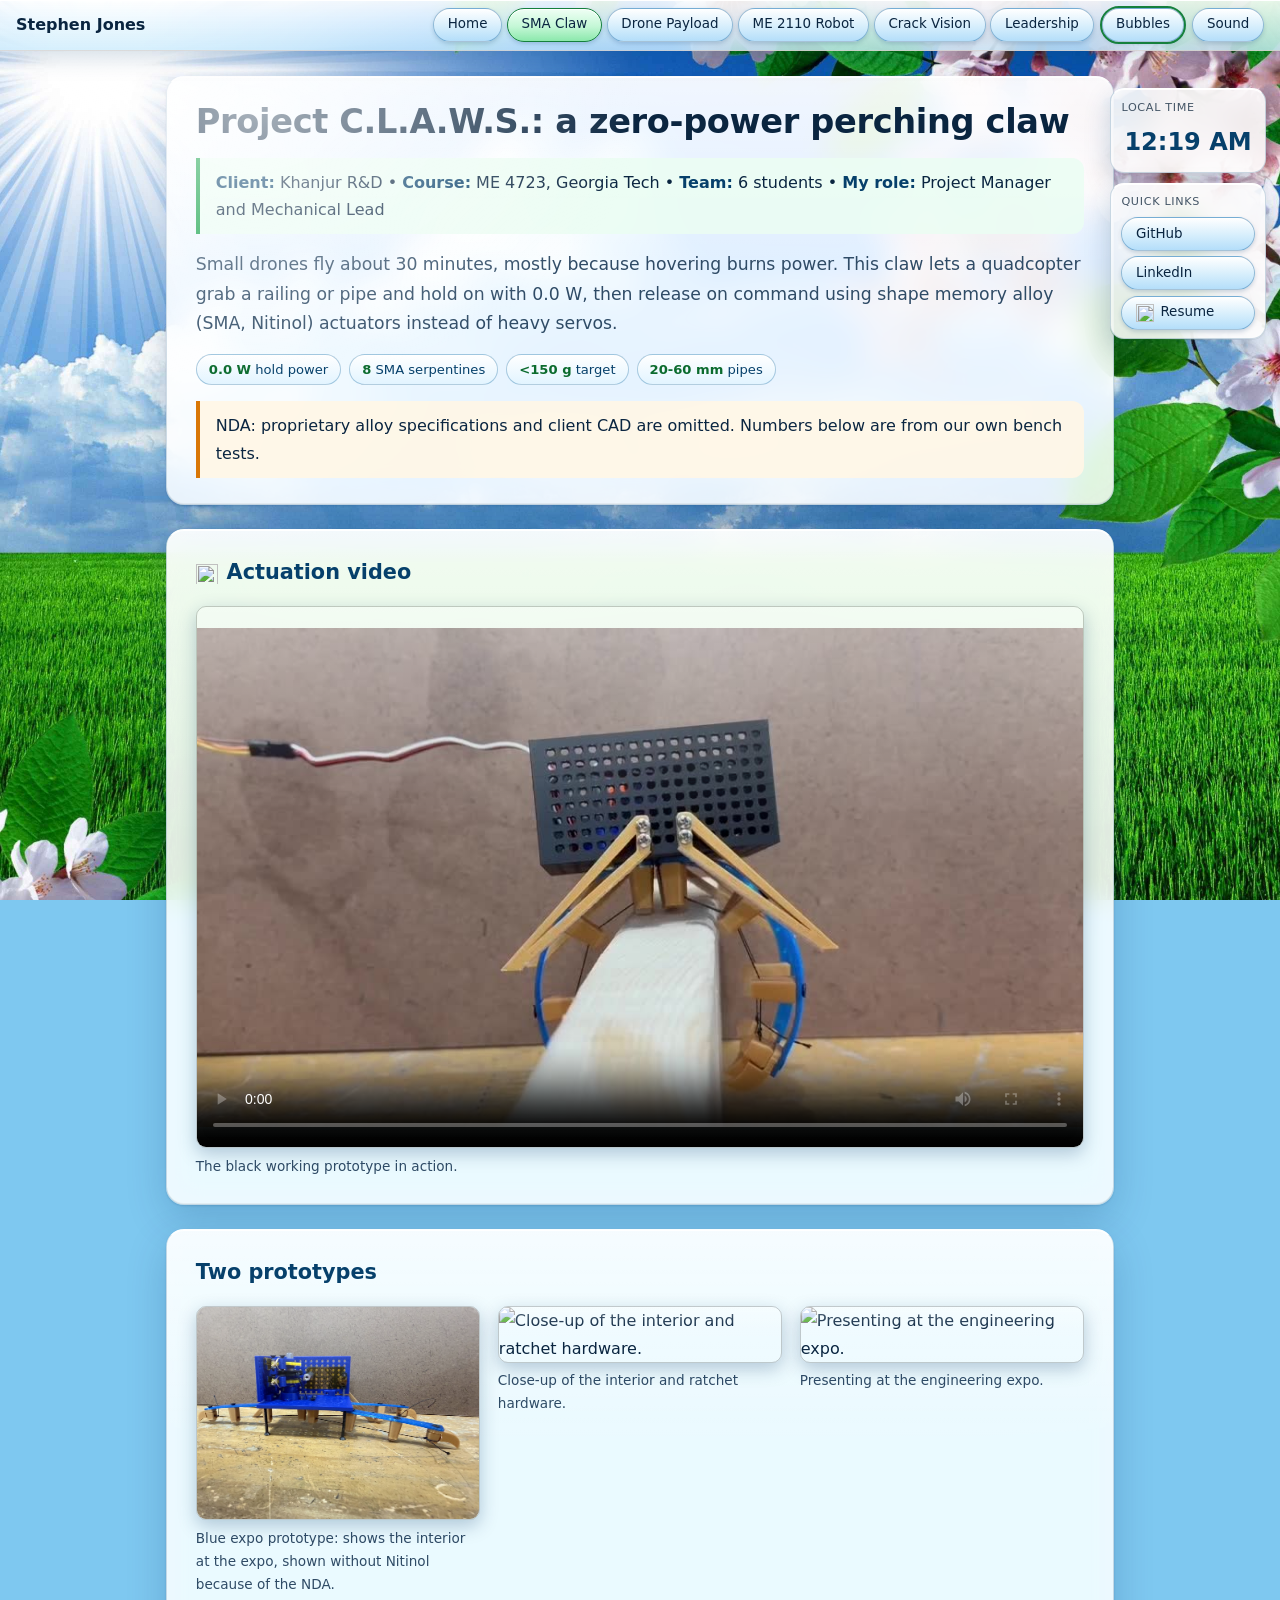
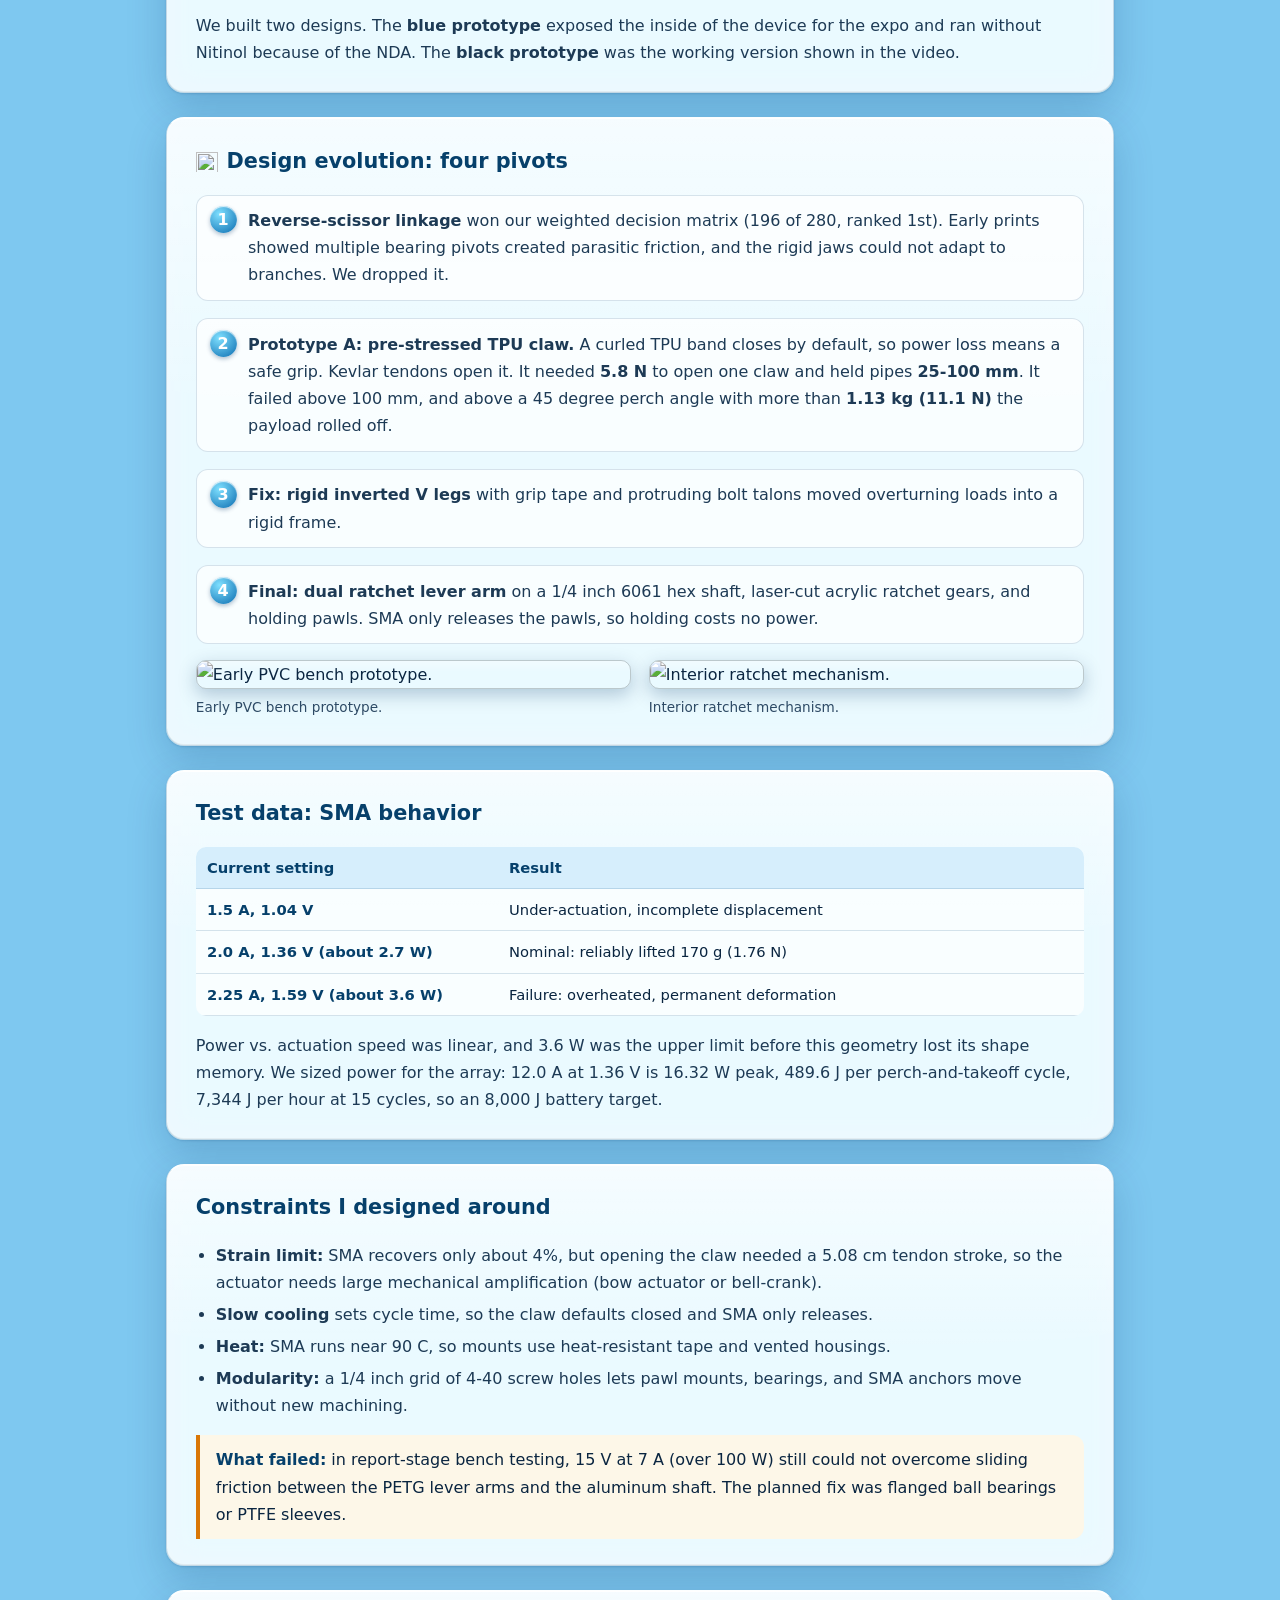
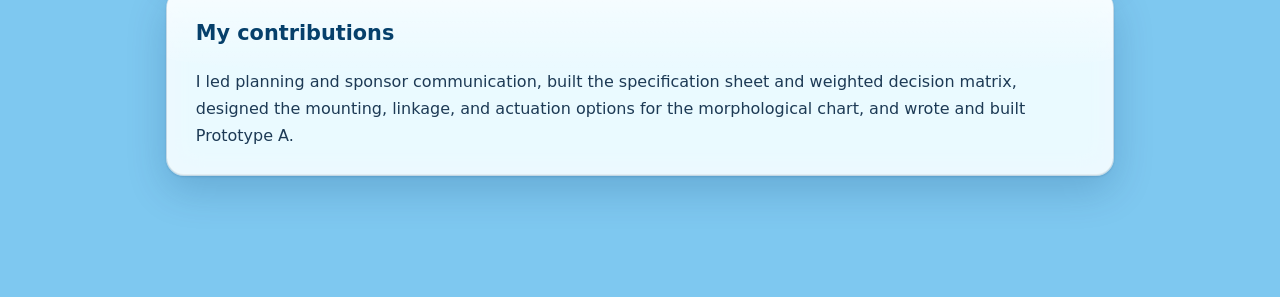
==== capstone.html @ fab66fa0 "Update portfolio files" ====
<!DOCTYPE html>
<html lang="en"><head><meta charset="utf-8"><meta name="viewport" content="width=device-width,initial-scale=1">
<title>SMA Claw | Stephen Jones</title><meta name="description" content="Stephen Jones: robotics and mechatronics engineer. Georgia Tech BSME, OMSCS (Computational Perception and Robotics).">
<link rel="stylesheet" href="style.css"></head><body><main><section class="panel"><h1>Project C.L.A.W.S.: a zero-power perching claw</h1><div class="callout"><b>Client:</b> Khanjur R&amp;D &bull; <b>Course:</b> ME 4723, Georgia Tech &bull; <b>Team:</b> 6 students &bull; <b>My role:</b> Project Manager and Mechanical Lead</div><p class="lead">Small drones fly about 30 minutes, mostly because hovering burns power. This claw lets a quadcopter grab a railing or pipe and hold on with 0.0 W, then release on command using shape memory alloy (SMA, Nitinol) actuators instead of heavy servos.</p><div class="chips"><span class="chip"><b>0.0 W</b> hold power</span><span class="chip"><b>8</b> SMA serpentines</span><span class="chip"><b>&lt;150 g</b> target</span><span class="chip"><b>20-60 mm</b> pipes</span></div><div class="callout warn">NDA: proprietary alloy specifications and client CAD are omitted. Numbers below are from our own bench tests.</div></section><section class="panel"><h2><img class="ico" src="assets/icons/cpu.svg" alt="">Actuation video</h2><figure><div class="fi"><video controls preload="metadata" poster="assets/opt/claw-poster.jpg" width="960" height="540"><source src="assets/Capstone/Claw_Actuation_Video_Completed.mp4" type="video/mp4"></video></div><figcaption>The black working prototype in action.</figcaption></figure></section><section class="panel"><h2>Two prototypes</h2><div class="figs"><figure><div class="fi"><img src="assets/opt/final-open-side.jpg" alt="Blue expo prototype: shows the interior at the expo, shown without Nitinol because of the NDA." loading="lazy"></div><figcaption>Blue expo prototype: shows the interior at the expo, shown without Nitinol because of the NDA.</figcaption></figure><figure><div class="fi"><img src="assets/opt/cap-closeup.jpg" alt="Close-up of the interior and ratchet hardware." loading="lazy"></div><figcaption>Close-up of the interior and ratchet hardware.</figcaption></figure><figure><div class="fi"><img src="assets/opt/cap-expo.jpg" alt="Presenting at the engineering expo." loading="lazy"></div><figcaption>Presenting at the engineering expo.</figcaption></figure></div><p>We built two designs. The <b>blue prototype</b> exposed the inside of the device for the expo and ran without Nitinol because of the NDA. The <b>black prototype</b> was the working version shown in the video.</p></section><section class="panel"><h2><img class="ico" src="assets/icons/waves.svg" alt="">Design evolution: four pivots</h2><ol class="steps"><li><b>Reverse-scissor linkage</b> won our weighted decision matrix (196 of 280, ranked 1st). Early prints showed multiple bearing pivots created parasitic friction, and the rigid jaws could not adapt to branches. We dropped it.</li><li><b>Prototype A: pre-stressed TPU claw.</b> A curled TPU band closes by default, so power loss means a safe grip. Kevlar tendons open it. It needed <b>5.8 N</b> to open one claw and held pipes <b>25-100 mm</b>. It failed above 100 mm, and above a 45 degree perch angle with more than <b>1.13 kg (11.1 N)</b> the payload rolled off.</li><li><b>Fix: rigid inverted V legs</b> with grip tape and protruding bolt talons moved overturning loads into a rigid frame.</li><li><b>Final: dual ratchet lever arm</b> on a 1/4 inch 6061 hex shaft, laser-cut acrylic ratchet gears, and holding pawls. SMA only releases the pawls, so holding costs no power.</li></ol><div class="figs"><figure><div class="fi"><img src="assets/opt/cap-pvc.jpg" alt="Early PVC bench prototype." loading="lazy"></div><figcaption>Early PVC bench prototype.</figcaption></figure><figure><div class="fi"><img src="assets/opt/cap-ratchet.jpg" alt="Interior ratchet mechanism." loading="lazy"></div><figcaption>Interior ratchet mechanism.</figcaption></figure></div></section><section class="panel"><h2>Test data: SMA behavior</h2><table><thead><tr><th>Current setting</th><th>Result</th></tr></thead><tbody><tr><th>1.5 A, 1.04 V</th><td>Under-actuation, incomplete displacement</td></tr><tr><th>2.0 A, 1.36 V (about 2.7 W)</th><td>Nominal: reliably lifted 170 g (1.76 N)</td></tr><tr><th>2.25 A, 1.59 V (about 3.6 W)</th><td>Failure: overheated, permanent deformation</td></tr></tbody></table><p>Power vs. actuation speed was linear, and 3.6 W was the upper limit before this geometry lost its shape memory. We sized power for the array: 12.0 A at 1.36 V is 16.32 W peak, 489.6 J per perch-and-takeoff cycle, 7,344 J per hour at 15 cycles, so an 8,000 J battery target.</p></section><section class="panel"><h2>Constraints I designed around</h2><ul><li><b>Strain limit:</b> SMA recovers only about 4%, but opening the claw needed a 5.08 cm tendon stroke, so the actuator needs large mechanical amplification (bow actuator or bell-crank).</li><li><b>Slow cooling</b> sets cycle time, so the claw defaults closed and SMA only releases.</li><li><b>Heat:</b> SMA runs near 90 C, so mounts use heat-resistant tape and vented housings.</li><li><b>Modularity:</b> a 1/4 inch grid of 4-40 screw holes lets pawl mounts, bearings, and SMA anchors move without new machining.</li></ul><div class="callout warn"><b>What failed:</b> in report-stage bench testing, 15 V at 7 A (over 100 W) still could not overcome sliding friction between the PETG lever arms and the aluminum shaft. The planned fix was flanged ball bearings or PTFE sleeves.</div></section><section class="panel"><h2>My contributions</h2><p>I led planning and sponsor communication, built the specification sheet and weighted decision matrix, designed the mounting, linkage, and actuation options for the morphological chart, and wrote and built Prototype A.</p></section></main><script src="main.js"></script></body></html>
---- style.css ----
:root {
  --ink: #0a2540;
  --mute: #2f4b66;
  --blue: #0b6cb0;
  --glass: rgba(255, 255, 255, 0.88);
  --edge: rgba(255, 255, 255, 0.9);
}
* {
  box-sizing: border-box;
  margin: 0;
}
html {
  scroll-behavior: smooth;
}
body {
  min-height: 100vh;
  color: var(--ink);
  font:
    16px/1.7 "Segoe UI",
    Frutiger,
    Inter,
    system-ui,
    sans-serif;
  background: #7ec8f0 url(assets/opt/wallpaper.jpg) center/cover fixed;
  padding-bottom: 6rem;
}
a {
  color: #00598f;
}
a:hover {
  color: #003a60;
}
img {
  max-width: 100%;
}
.bar {
  position: sticky;
  top: 0;
  z-index: 30;
  display: flex;
  gap: 0.5rem;
  align-items: center;
  flex-wrap: wrap;
  padding: 0.5rem 1rem;
  background: linear-gradient(
    rgba(255, 255, 255, 0.9),
    rgba(205, 236, 252, 0.82)
  );
  backdrop-filter: blur(14px) saturate(160%);
  border-bottom: 1px solid rgba(0, 0, 0, 0.14);
  box-shadow:
    inset 0 1px 0 #fff,
    0 6px 24px rgba(0, 60, 110, 0.18);
}
.bar b {
  margin-right: auto;
  font-weight: 600;
}
.bar nav {
  display: flex;
  gap: 0.3rem;
  flex-wrap: wrap;
}
.pill,
.bar button {
  font: inherit;
  font-size: 0.84rem;
  color: var(--ink);
  text-decoration: none;
  cursor: pointer;
  padding: 0.28rem 0.85rem;
  border-radius: 999px;
  background: linear-gradient(#fff, #d6eefc 55%, #b4defa);
  border: 1px solid rgba(0, 80, 140, 0.35);
  box-shadow:
    inset 0 1px 0 #fff,
    0 2px 4px rgba(0, 50, 100, 0.18);
  display: inline-flex;
  gap: 0.4rem;
  align-items: center;
}
.pill:hover,
.bar button:hover,
.pill[aria-current] {
  background: linear-gradient(#f0fff5, #c4f7d6 55%, #8be8ac);
  border-color: #15803d;
}
.bar button[aria-pressed="true"] {
  outline: 2px solid #15803d;
}
main {
  position: relative;
  z-index: 2;
  max-width: 980px;
  margin: 1.6rem auto;
  padding: 0 1rem;
  display: grid;
  gap: 1.5rem;
}
.panel {
  background: var(--glass);
  backdrop-filter: blur(16px) saturate(170%);
  border-radius: 18px;
  padding: 1.6rem 1.8rem;
  border: 1px solid rgba(0, 70, 120, 0.18);
  border-top-color: var(--edge);
  box-shadow:
    inset 0 1px 0 #fff,
    inset 0 -1px 0 rgba(0, 0, 0, 0.05),
    0 1px 2px rgba(0, 50, 100, 0.15),
    0 14px 40px rgba(0, 50, 100, 0.2);
  position: relative;
}
.panel::before {
  content: "";
  position: absolute;
  inset: 0 0 auto 0;
  height: 46%;
  border-radius: 18px 18px 60% 60%/18px 18px 22px 22px;
  background: linear-gradient(
    rgba(255, 255, 255, 0.55),
    rgba(255, 255, 255, 0)
  );
  pointer-events: none;
}
.panel > * {
  position: relative;
}
.panel > * + * {
  margin-top: 1rem;
}
h1 {
  font-size: 2.1rem;
  line-height: 1.15;
  letter-spacing: -0.01em;
}
h2 {
  font-size: 1.3rem;
  display: flex;
  align-items: center;
  gap: 0.55rem;
  color: #06406b;
}
h2 .ico {
  width: 22px;
  height: 22px;
}
h3 {
  font-size: 1.02rem;
  color: #06406b;
  margin-top: 1.2rem;
}
.lead {
  font-size: 1.08rem;
  color: var(--mute);
}
p,
li {
  color: #1d3a55;
}
ul {
  padding-left: 1.25rem;
}
li + li {
  margin-top: 0.3rem;
}
.hero {
  display: grid;
  grid-template-columns: 170px 1fr;
  gap: 1.8rem;
  align-items: center;
}
.hero img {
  width: 170px;
  height: 170px;
  object-fit: cover;
  border-radius: 50%;
  border: 5px solid #fff;
  box-shadow:
    0 8px 24px rgba(0, 50, 100, 0.4),
    0 0 0 1px rgba(0, 60, 110, 0.25);
}
.chips {
  display: flex;
  flex-wrap: wrap;
  gap: 0.5rem;
}
.chip {
  font-size: 0.82rem;
  padding: 0.2rem 0.75rem;
  border-radius: 999px;
  background: linear-gradient(#fff, #e2f4ff);
  border: 1px solid rgba(0, 90, 150, 0.3);
  box-shadow: inset 0 1px 0 #fff;
  color: #06406b;
}
.chip b {
  color: #0b6b2e;
}
.grid {
  display: grid;
  grid-template-columns: repeat(auto-fit, minmax(280px, 1fr));
  gap: 1.2rem;
}
.card {
  display: block;
  text-decoration: none;
  color: inherit;
  border-radius: 14px;
  overflow: hidden;
  background: #fff;
  border: 1px solid rgba(0, 70, 120, 0.2);
  box-shadow: 0 8px 24px rgba(0, 50, 100, 0.18);
  transition:
    transform 0.15s,
    box-shadow 0.15s;
}
.card:hover {
  transform: translateY(-4px);
  box-shadow: 0 14px 30px rgba(0, 50, 100, 0.3);
}
.card .im {
  position: relative;
  height: 180px;
  overflow: hidden;
}
.card img {
  width: 100%;
  height: 100%;
  object-fit: cover;
  display: block;
}
.card .im::after,
figure .fi::after {
  content: "";
  position: absolute;
  inset: 0;
  background: linear-gradient(
    rgba(255, 255, 255, 0.35),
    rgba(255, 255, 255, 0) 40%
  );
  pointer-events: none;
}
.card div.t {
  padding: 0.8rem 1rem 1rem;
}
.card h3 {
  margin: 0 0 0.2rem;
  display: flex;
  gap: 0.45rem;
  align-items: center;
}
.card p {
  font-size: 0.9rem;
  color: var(--mute);
}
.figs {
  display: grid;
  grid-template-columns: repeat(auto-fit, minmax(260px, 1fr));
  gap: 1.1rem;
}
figure .fi {
  position: relative;
  border-radius: 10px;
  overflow: hidden;
  border: 1px solid rgba(0, 0, 0, 0.2);
  box-shadow: 0 6px 18px rgba(0, 50, 100, 0.25);
}
figure img,
figure video {
  width: 100%;
  display: block;
}
figcaption {
  font-size: 0.85rem;
  color: var(--mute);
  margin-top: 0.4rem;
}
table {
  border-collapse: collapse;
  width: 100%;
  font-size: 0.92rem;
  background: rgba(255, 255, 255, 0.7);
  border-radius: 10px;
  overflow: hidden;
}
td,
th {
  padding: 0.5rem 0.7rem;
  border-bottom: 1px solid rgba(0, 70, 120, 0.15);
  text-align: left;
  vertical-align: top;
}
thead th {
  background: #d6eefc;
  color: #06406b;
}
tbody th {
  color: #06406b;
  width: 34%;
}
.callout {
  border-left: 4px solid #16a34a;
  background: rgba(236, 253, 243, 0.9);
  padding: 0.7rem 1rem;
  border-radius: 0 12px 12px 0;
}
.callout.warn {
  border-color: #d97706;
  background: rgba(255, 247, 230, 0.92);
}
.callout b {
  color: #06406b;
}
.steps {
  list-style: none;
  padding: 0;
  counter-reset: s;
  display: grid;
  gap: 0.8rem;
}
.steps li {
  counter-increment: s;
  padding: 0.7rem 1rem 0.7rem 3.2rem;
  position: relative;
  background: rgba(255, 255, 255, 0.75);
  border-radius: 12px;
  border: 1px solid rgba(0, 70, 120, 0.15);
}
.steps li::before {
  content: counter(s);
  position: absolute;
  left: 0.8rem;
  top: 0.65rem;
  width: 1.7rem;
  height: 1.7rem;
  border-radius: 50%;
  display: grid;
  place-items: center;
  font-weight: 600;
  color: #fff;
  background: radial-gradient(circle at 35% 30%, #7fe0ff, #0b6cb0);
  box-shadow:
    inset 0 1px 1px rgba(255, 255, 255, 0.8),
    0 2px 4px rgba(0, 50, 100, 0.3);
}
.dock {
  position: fixed;
  z-index: 20;
  right: 14px;
  top: 88px;
  width: 156px;
  display: grid;
  gap: 0.6rem;
}
.gad {
  background: var(--glass);
  backdrop-filter: blur(14px);
  border-radius: 14px;
  border: 1px solid rgba(0, 70, 120, 0.2);
  border-top-color: #fff;
  box-shadow:
    inset 0 1px 0 #fff,
    0 10px 26px rgba(0, 50, 100, 0.22);
  padding: 0.55rem 0.65rem;
  display: grid;
  gap: 0.35rem;
}
.gad small {
  font-size: 0.7rem;
  letter-spacing: 0.06em;
  text-transform: uppercase;
  color: #456;
}
.clock {
  font-size: 1.5rem;
  font-weight: 600;
  text-align: center;
  color: #06406b;
  font-variant-numeric: tabular-nums;
}
.ico {
  width: 18px;
  height: 18px;
  vertical-align: -3px;
}
.bubble {
  position: fixed;
  bottom: -140px;
  z-index: 12;
  cursor: pointer;
  background: url(assets/opt/bubble.png) center/contain no-repeat;
  opacity: 0.9;
  animation: rise linear forwards;
}
.bubble.pop {
  animation: pop 0.25s ease-out forwards !important;
}
@keyframes rise {
  to {
    transform: translate(var(--dx), -118vh);
  }
}
@keyframes pop {
  to {
    transform: scale(1.7);
    opacity: 0;
  }
}
body.nobubbles .bubble {
  display: none;
}
@media (max-width: 1180px) {
  .dock {
    position: static;
    width: auto;
    grid-template-columns: repeat(auto-fit, minmax(150px, 1fr));
    max-width: 980px;
    margin: 1rem auto 0;
    padding: 0 1rem;
  }
}
@media (max-width: 620px) {
  .hero {
    grid-template-columns: 1fr;
    text-align: center;
  }
  .hero img {
    margin: auto;
  }
  .chips {
    justify-content: center;
  }
  .panel {
    padding: 1.2rem;
  }
}
@media (prefers-reduced-motion: reduce) {
  * {
    scroll-behavior: auto !important;
  }
  .card {
    transition: none;
  }
}
/* ---- v3: Aero polish ---- */
.skip {
  position: absolute;
  left: -999px;
}
.skip:focus {
  left: 8px;
  top: 8px;
  z-index: 99;
  background: #fff;
  padding: 0.4rem 0.8rem;
  border-radius: 8px;
}
main::before {
  content: "";
  position: fixed;
  left: -10vw;
  top: -18vh;
  width: 60vw;
  height: 60vh;
  background: radial-gradient(
    closest-side,
    rgba(255, 255, 255, 0.65),
    rgba(255, 255, 255, 0)
  );
  pointer-events: none;
  z-index: 1;
}
.cta {
  display: flex;
  flex-wrap: wrap;
  gap: 0.7rem;
}
.gel {
  font: inherit;
  font-weight: 600;
  color: #fff;
  text-decoration: none;
  padding: 0.6rem 1.3rem;
  border-radius: 999px;
  border: 1px solid rgba(0, 70, 30, 0.55);
  background: linear-gradient(#8cf0ad 0, #33c46a 50%, #1f9d4f 51%, #34c76d);
  text-shadow: 0 1px 1px rgba(0, 60, 20, 0.6);
  box-shadow:
    inset 0 1px 0 rgba(255, 255, 255, 0.85),
    0 4px 12px rgba(0, 80, 40, 0.35);
}
.gel.blue {
  border-color: rgba(0, 50, 110, 0.6);
  background: linear-gradient(#8fd8ff 0, #2f9ae6 50%, #1b78c4 51%, #38a0ea);
  text-shadow: 0 1px 1px rgba(0, 40, 90, 0.6);
  box-shadow:
    inset 0 1px 0 rgba(255, 255, 255, 0.85),
    0 4px 12px rgba(0, 60, 120, 0.35);
}
.gel:hover {
  filter: brightness(1.08);
  color: #fff;
}
.stats {
  display: grid;
  grid-template-columns: repeat(auto-fit, minmax(150px, 1fr));
  gap: 1rem;
  text-align: center;
}
.stat {
  padding: 1rem 0.6rem;
  border-radius: 16px;
  background: linear-gradient(
    rgba(255, 255, 255, 0.95),
    rgba(200, 235, 255, 0.7)
  );
  border: 1px solid rgba(0, 90, 150, 0.25);
  box-shadow:
    inset 0 1px 0 #fff,
    0 6px 16px rgba(0, 60, 110, 0.15);
}
.stat b {
  display: block;
  font-size: 1.9rem;
  line-height: 1.1;
  color: #0b6b2e;
}
.stat span {
  font-size: 0.82rem;
  color: var(--mute);
}
details.proj {
  border-radius: 16px;
  overflow: hidden;
  background: rgba(255, 255, 255, 0.82);
  border: 1px solid rgba(0, 70, 120, 0.2);
  box-shadow: 0 6px 18px rgba(0, 50, 100, 0.14);
}
details.proj + details.proj {
  margin-top: 0.8rem;
}
details.proj summary {
  list-style: none;
  cursor: pointer;
  display: flex;
  align-items: center;
  gap: 0.9rem;
  padding: 0.8rem 1rem;
  background: linear-gradient(#fff 0, #dff2ff 50%, #c5e6fb 51%, #d9f0ff);
  border-bottom: 1px solid transparent;
}
details.proj summary::-webkit-details-marker {
  display: none;
}
details.proj[open] summary {
  border-bottom-color: rgba(0, 70, 120, 0.2);
}
details.proj summary:hover {
  filter: brightness(1.04);
}
details.proj summary:focus-visible {
  outline: 3px solid #15803d;
  outline-offset: -3px;
}
.orb {
  flex: none;
  width: 42px;
  height: 42px;
  border-radius: 50%;
  display: grid;
  place-items: center;
  background: radial-gradient(
    circle at 32% 28%,
    #fff 0 10%,
    #9fe3ff 30%,
    #1e88d6 75%,
    #0b5a9c
  );
  box-shadow:
    inset 0 -3px 6px rgba(0, 50, 110, 0.45),
    0 3px 8px rgba(0, 60, 120, 0.35);
}
.orb img {
  width: 22px;
  height: 22px;
  filter: invert(1);
}
.orb.g {
  background: radial-gradient(
    circle at 32% 28%,
    #fff 0 10%,
    #b6f5cc 30%,
    #2fbf6a 75%,
    #12803f
  );
}
.sum-t {
  flex: 1;
}
.sum-t b {
  display: block;
  font-size: 1.02rem;
  color: #06406b;
}
.sum-t span {
  font-size: 0.86rem;
  color: var(--mute);
}
.chev {
  width: 12px;
  height: 12px;
  border-right: 3px solid #0b6cb0;
  border-bottom: 3px solid #0b6cb0;
  transform: rotate(45deg);
  transition: transform 0.2s;
  margin-right: 0.3rem;
}
details[open] .chev {
  transform: rotate(225deg);
}
.pbody {
  display: grid;
  grid-template-columns: minmax(0, 260px) 1fr;
  gap: 1.2rem;
  padding: 1.1rem 1.2rem 1.3rem;
}
.pbody img {
  width: 100%;
  height: 100%;
  max-height: 230px;
  object-fit: cover;
  border-radius: 12px;
  border: 1px solid rgba(0, 0, 0, 0.18);
  box-shadow: 0 6px 16px rgba(0, 50, 100, 0.25);
}
.pbody dl {
  display: grid;
  grid-template-columns: auto 1fr;
  gap: 0.35rem 0.9rem;
  margin-bottom: 0.8rem;
}
.pbody dt {
  font-weight: 600;
  color: #06406b;
}
.pbody dd {
  color: #1d3a55;
}
.tl {
  position: relative;
  list-style: none;
  padding: 0 0 0 2.6rem;
  display: grid;
  gap: 1.1rem;
}
.tl::before {
  content: "";
  position: absolute;
  left: 0.85rem;
  top: 0.5rem;
  bottom: 0.5rem;
  width: 12px;
  border-radius: 8px;
  background: linear-gradient(
    90deg,
    rgba(255, 255, 255, 0.9),
    rgba(120, 200, 245, 0.7) 45%,
    rgba(40, 140, 215, 0.6)
  );
  box-shadow:
    inset 0 0 0 1px rgba(0, 80, 140, 0.3),
    0 2px 6px rgba(0, 60, 120, 0.25);
}
.tl li {
  position: relative;
  padding: 0.7rem 1rem;
  background: rgba(255, 255, 255, 0.78);
  border-radius: 14px;
  border: 1px solid rgba(0, 70, 120, 0.15);
  box-shadow: 0 4px 12px rgba(0, 50, 100, 0.1);
}
.tl li::before {
  content: "";
  position: absolute;
  left: -2.35rem;
  top: 1rem;
  width: 22px;
  height: 22px;
  border-radius: 50%;
  background: radial-gradient(
    circle at 32% 28%,
    #fff 0 12%,
    #b6f5cc 32%,
    #2fbf6a 75%,
    #12803f
  );
  box-shadow:
    inset 0 -2px 4px rgba(0, 80, 40, 0.5),
    0 2px 6px rgba(0, 60, 40, 0.4),
    0 0 0 3px rgba(255, 255, 255, 0.8);
}
.tl .d {
  font-size: 0.8rem;
  font-weight: 600;
  color: #0b6b2e;
  letter-spacing: 0.03em;
}
.tl b {
  display: block;
  color: #06406b;
}
.tl ul {
  margin-top: 0.3rem;
}
.skills {
  display: grid;
  grid-template-columns: repeat(auto-fit, minmax(270px, 1fr));
  gap: 1rem;
}
.sk {
  padding: 1rem;
  border-radius: 16px;
  background: linear-gradient(
    rgba(255, 255, 255, 0.92),
    rgba(215, 240, 255, 0.7)
  );
  border: 1px solid rgba(0, 80, 140, 0.2);
  box-shadow:
    inset 0 1px 0 #fff,
    0 6px 16px rgba(0, 60, 110, 0.12);
}
.sk h3 {
  margin: 0 0 0.6rem;
  display: flex;
  align-items: center;
  gap: 0.5rem;
}
.sk .chips {
  gap: 0.4rem;
}
.chip.learn {
  background: linear-gradient(#fff, #fff3d6);
  border-color: rgba(190, 120, 0, 0.4);
  color: #7a4a00;
}
.legend {
  font-size: 0.82rem;
  color: var(--mute);
}
.pager {
  display: flex;
  justify-content: space-between;
  gap: 1rem;
  flex-wrap: wrap;
}
.spark {
  position: fixed;
  z-index: 13;
  width: 8px;
  height: 8px;
  border-radius: 50%;
  pointer-events: none;
  background: radial-gradient(circle, #fff, rgba(160, 225, 255, 0.6));
  animation: spark 0.5s ease-out forwards;
}
@keyframes spark {
  to {
    transform: translate(var(--sx), var(--sy)) scale(0.2);
    opacity: 0;
  }
}
.bubble::after {
  content: "";
  position: absolute;
  inset: 12%;
  border-radius: 50%;
  background: radial-gradient(
    circle at 30% 25%,
    rgba(255, 255, 255, 0.7),
    transparent 40%
  );
  animation: shim 3s ease-in-out infinite;
}
@keyframes shim {
  50% {
    opacity: 0.35;
  }
}
@media (max-width: 700px) {
  .pbody {
    grid-template-columns: 1fr;
  }
  .pbody img {
    max-height: 200px;
  }
}
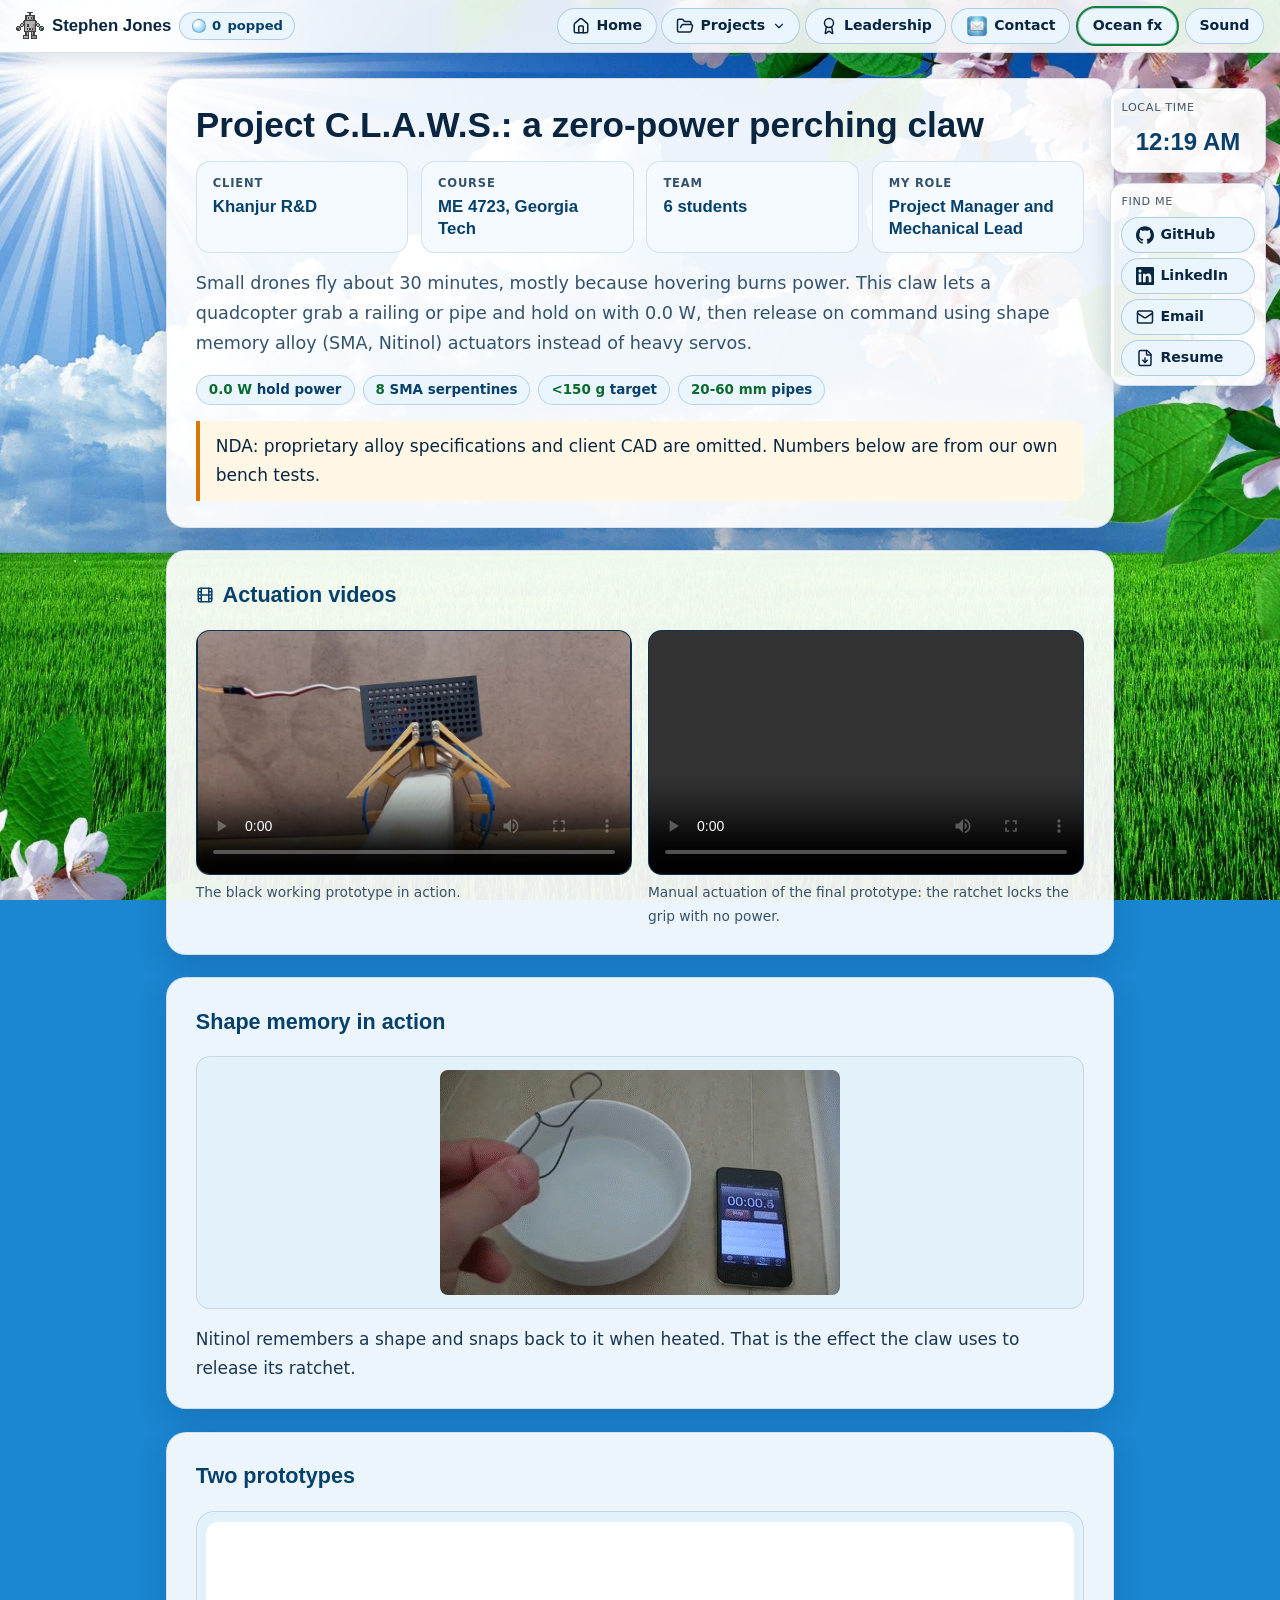
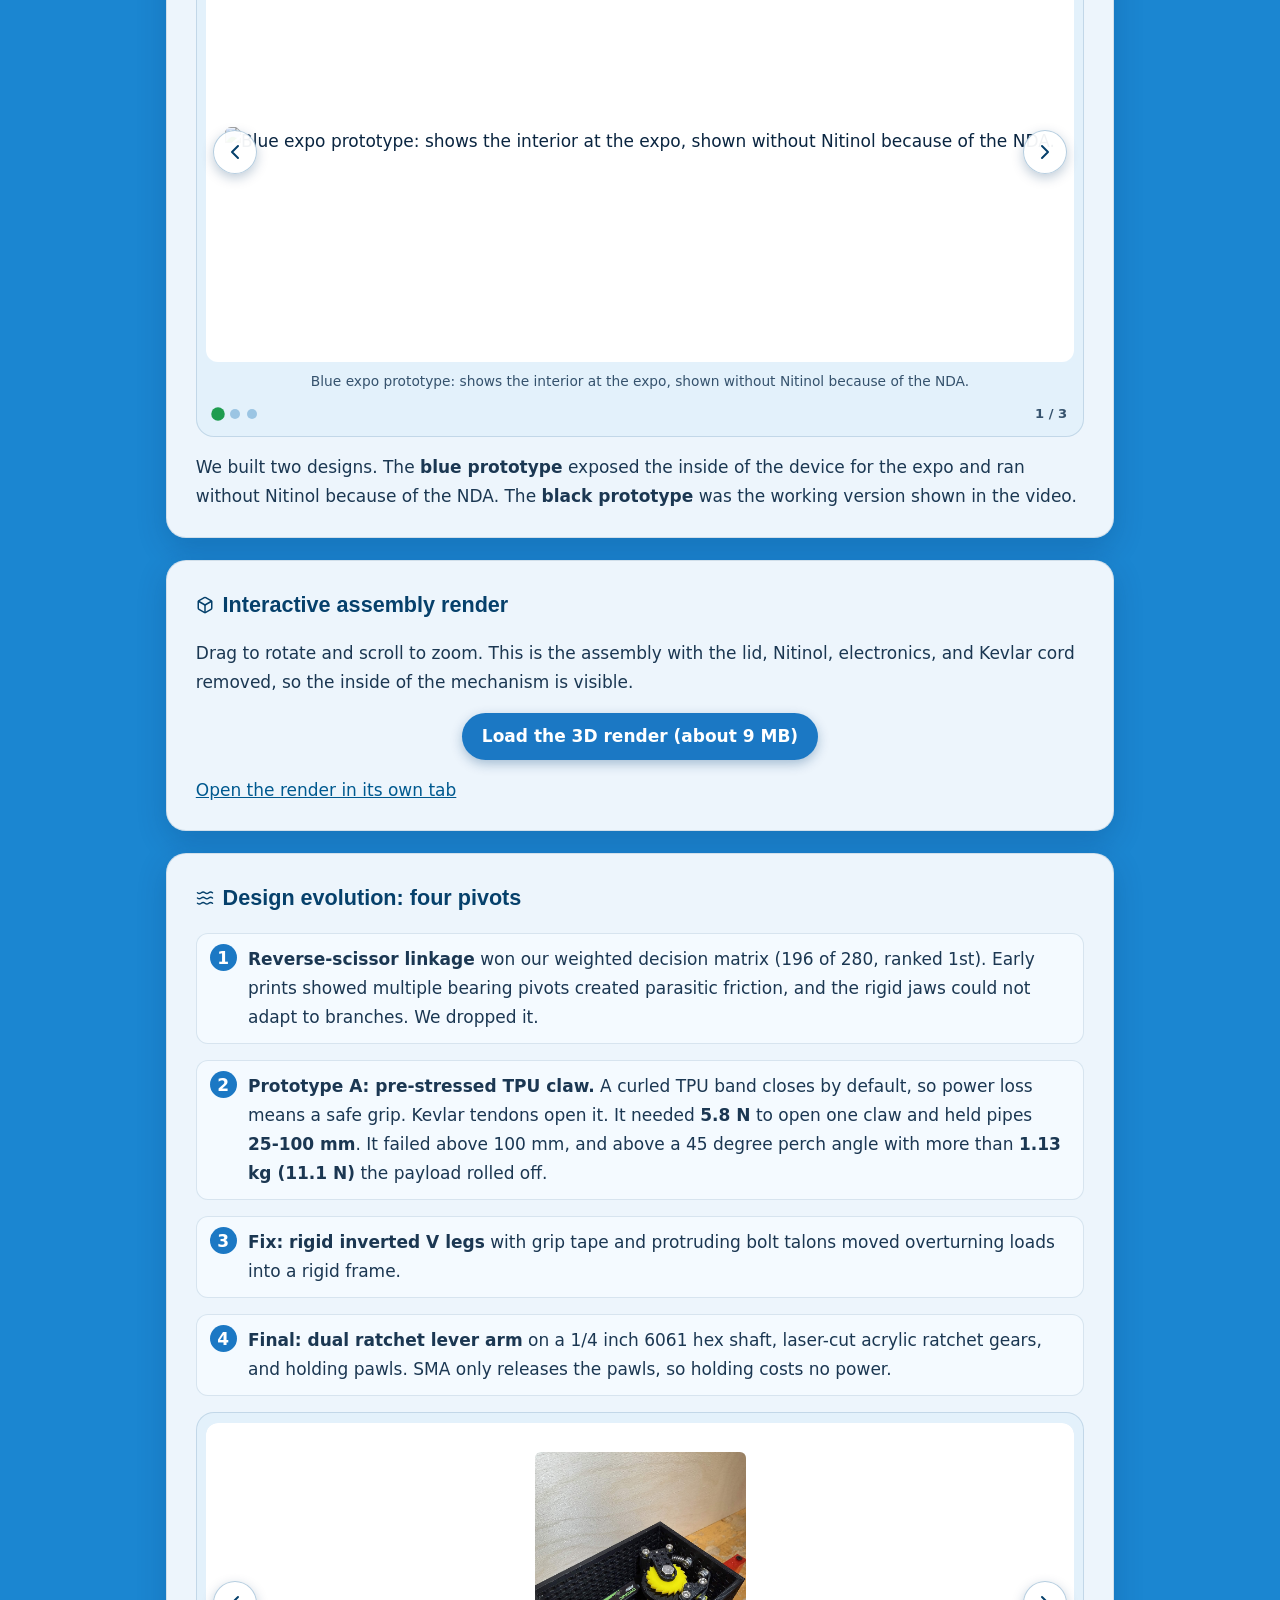
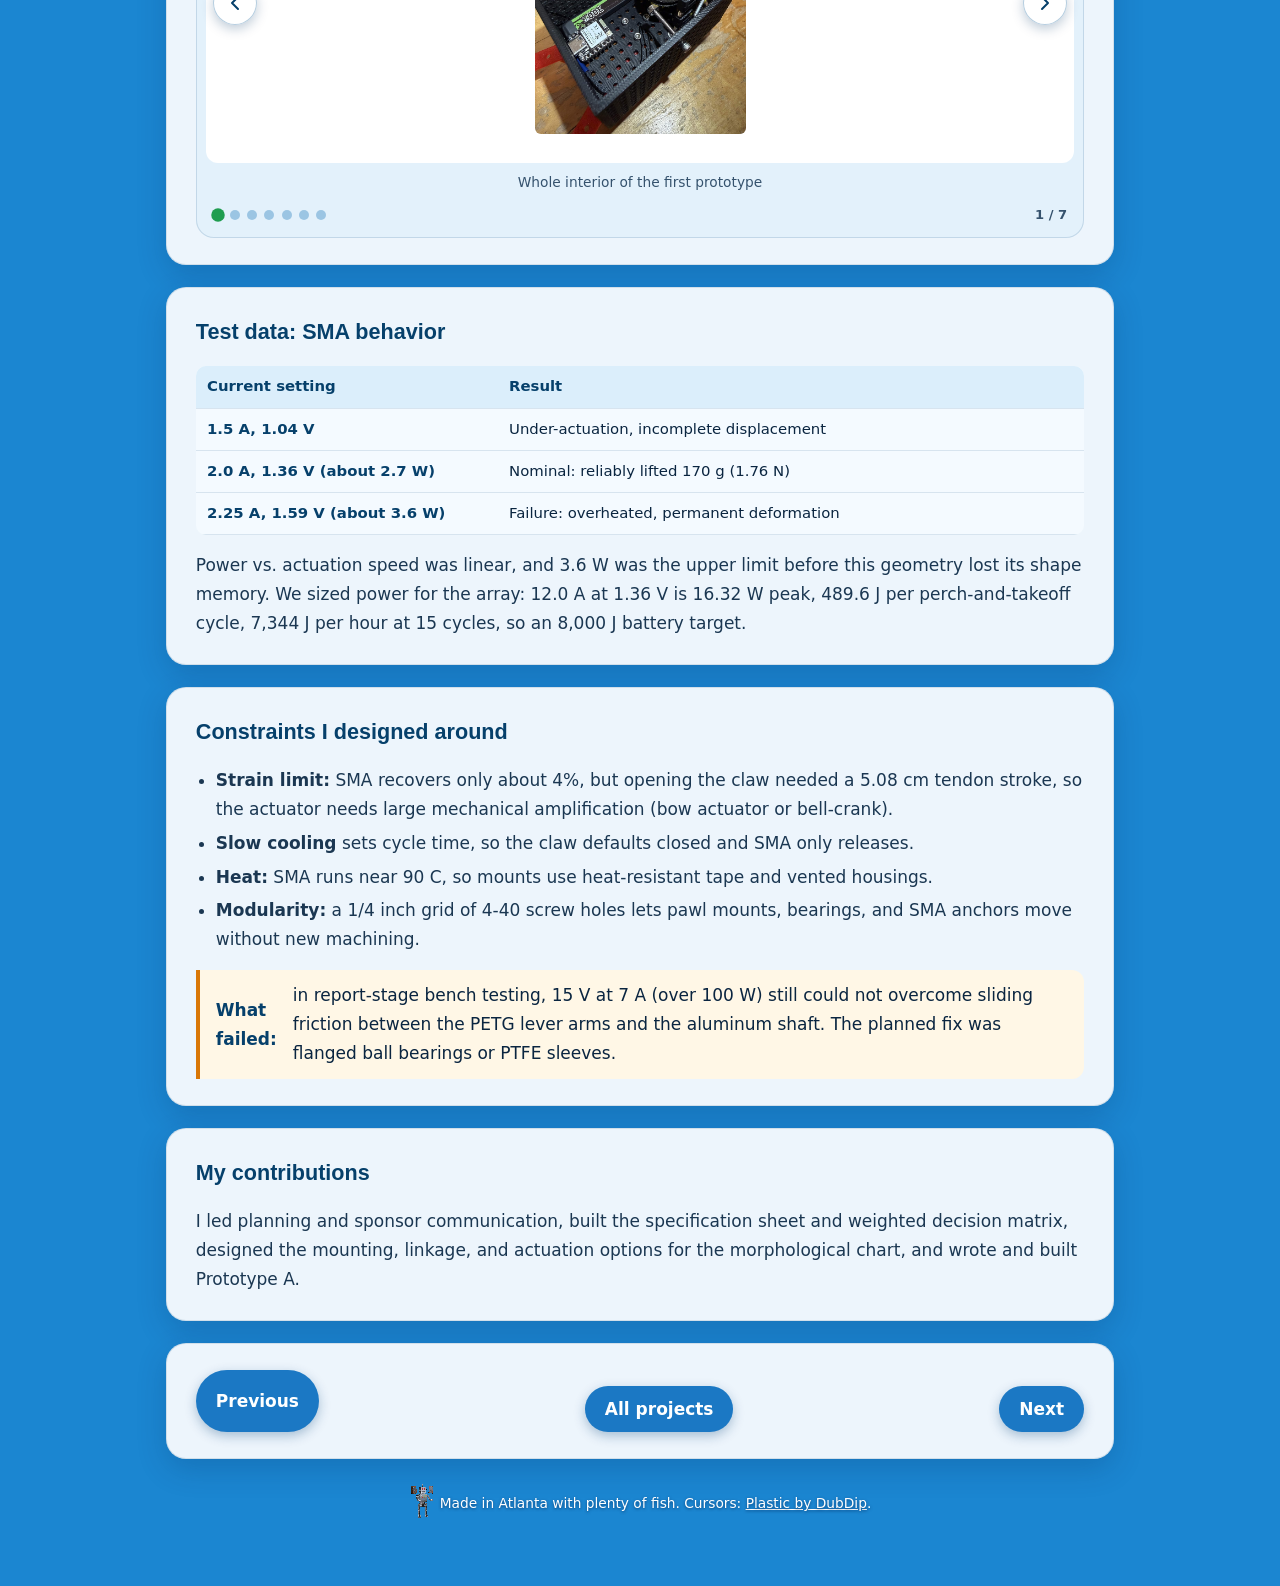
==== commit 08573568: "Update portfolio code" ====
--- a/capstone.html
+++ b/capstone.html
@@ -1,4 +1,361 @@
-<!DOCTYPE html>
-<html lang="en"><head><meta charset="utf-8"><meta name="viewport" content="width=device-width,initial-scale=1">
-<title>SMA Claw | Stephen Jones</title><meta name="description" content="Stephen Jones: robotics and mechatronics engineer. Georgia Tech BSME, OMSCS (Computational Perception and Robotics).">
-<link rel="stylesheet" href="style.css"></head><body><main><section class="panel"><h1>Project C.L.A.W.S.: a zero-power perching claw</h1><div class="callout"><b>Client:</b> Khanjur R&amp;D &bull; <b>Course:</b> ME 4723, Georgia Tech &bull; <b>Team:</b> 6 students &bull; <b>My role:</b> Project Manager and Mechanical Lead</div><p class="lead">Small drones fly about 30 minutes, mostly because hovering burns power. This claw lets a quadcopter grab a railing or pipe and hold on with 0.0 W, then release on command using shape memory alloy (SMA, Nitinol) actuators instead of heavy servos.</p><div class="chips"><span class="chip"><b>0.0 W</b> hold power</span><span class="chip"><b>8</b> SMA serpentines</span><span class="chip"><b>&lt;150 g</b> target</span><span class="chip"><b>20-60 mm</b> pipes</span></div><div class="callout warn">NDA: proprietary alloy specifications and client CAD are omitted. Numbers below are from our own bench tests.</div></section><section class="panel"><h2><img class="ico" src="assets/icons/cpu.svg" alt="">Actuation video</h2><figure><div class="fi"><video controls preload="metadata" poster="assets/opt/claw-poster.jpg" width="960" height="540"><source src="assets/Capstone/Claw_Actuation_Video_Completed.mp4" type="video/mp4"></video></div><figcaption>The black working prototype in action.</figcaption></figure></section><section class="panel"><h2>Two prototypes</h2><div class="figs"><figure><div class="fi"><img src="assets/opt/final-open-side.jpg" alt="Blue expo prototype: shows the interior at the expo, shown without Nitinol because of the NDA." loading="lazy"></div><figcaption>Blue expo prototype: shows the interior at the expo, shown without Nitinol because of the NDA.</figcaption></figure><figure><div class="fi"><img src="assets/opt/cap-closeup.jpg" alt="Close-up of the interior and ratchet hardware." loading="lazy"></div><figcaption>Close-up of the interior and ratchet hardware.</figcaption></figure><figure><div class="fi"><img src="assets/opt/cap-expo.jpg" alt="Presenting at the engineering expo." loading="lazy"></div><figcaption>Presenting at the engineering expo.</figcaption></figure></div><p>We built two designs. The <b>blue prototype</b> exposed the inside of the device for the expo and ran without Nitinol because of the NDA. The <b>black prototype</b> was the working version shown in the video.</p></section><section class="panel"><h2><img class="ico" src="assets/icons/waves.svg" alt="">Design evolution: four pivots</h2><ol class="steps"><li><b>Reverse-scissor linkage</b> won our weighted decision matrix (196 of 280, ranked 1st). Early prints showed multiple bearing pivots created parasitic friction, and the rigid jaws could not adapt to branches. We dropped it.</li><li><b>Prototype A: pre-stressed TPU claw.</b> A curled TPU band closes by default, so power loss means a safe grip. Kevlar tendons open it. It needed <b>5.8 N</b> to open one claw and held pipes <b>25-100 mm</b>. It failed above 100 mm, and above a 45 degree perch angle with more than <b>1.13 kg (11.1 N)</b> the payload rolled off.</li><li><b>Fix: rigid inverted V legs</b> with grip tape and protruding bolt talons moved overturning loads into a rigid frame.</li><li><b>Final: dual ratchet lever arm</b> on a 1/4 inch 6061 hex shaft, laser-cut acrylic ratchet gears, and holding pawls. SMA only releases the pawls, so holding costs no power.</li></ol><div class="figs"><figure><div class="fi"><img src="assets/opt/cap-pvc.jpg" alt="Early PVC bench prototype." loading="lazy"></div><figcaption>Early PVC bench prototype.</figcaption></figure><figure><div class="fi"><img src="assets/opt/cap-ratchet.jpg" alt="Interior ratchet mechanism." loading="lazy"></div><figcaption>Interior ratchet mechanism.</figcaption></figure></div></section><section class="panel"><h2>Test data: SMA behavior</h2><table><thead><tr><th>Current setting</th><th>Result</th></tr></thead><tbody><tr><th>1.5 A, 1.04 V</th><td>Under-actuation, incomplete displacement</td></tr><tr><th>2.0 A, 1.36 V (about 2.7 W)</th><td>Nominal: reliably lifted 170 g (1.76 N)</td></tr><tr><th>2.25 A, 1.59 V (about 3.6 W)</th><td>Failure: overheated, permanent deformation</td></tr></tbody></table><p>Power vs. actuation speed was linear, and 3.6 W was the upper limit before this geometry lost its shape memory. We sized power for the array: 12.0 A at 1.36 V is 16.32 W peak, 489.6 J per perch-and-takeoff cycle, 7,344 J per hour at 15 cycles, so an 8,000 J battery target.</p></section><section class="panel"><h2>Constraints I designed around</h2><ul><li><b>Strain limit:</b> SMA recovers only about 4%, but opening the claw needed a 5.08 cm tendon stroke, so the actuator needs large mechanical amplification (bow actuator or bell-crank).</li><li><b>Slow cooling</b> sets cycle time, so the claw defaults closed and SMA only releases.</li><li><b>Heat:</b> SMA runs near 90 C, so mounts use heat-resistant tape and vented housings.</li><li><b>Modularity:</b> a 1/4 inch grid of 4-40 screw holes lets pawl mounts, bearings, and SMA anchors move without new machining.</li></ul><div class="callout warn"><b>What failed:</b> in report-stage bench testing, 15 V at 7 A (over 100 W) still could not overcome sliding friction between the PETG lever arms and the aluminum shaft. The planned fix was flanged ball bearings or PTFE sleeves.</div></section><section class="panel"><h2>My contributions</h2><p>I led planning and sponsor communication, built the specification sheet and weighted decision matrix, designed the mounting, linkage, and actuation options for the morphological chart, and wrote and built Prototype A.</p></section></main><script src="main.js"></script></body></html>+<!doctype html>
+<html lang="en">
+  <head>
+    <meta charset="utf-8" />
+    <meta name="viewport" content="width=device-width,initial-scale=1" />
+    <title>SMA Claw | Stephen Jones</title>
+    <meta
+      name="description"
+      content="Stephen Jones: robotics and mechatronics engineer. Georgia Tech BSME, OMSCS (Computational Perception and Robotics)."
+    />
+    <meta property="og:type" content="website" />
+    <meta property="og:title" content="Stephen Jones | Robotics Engineer" />
+    <meta name="theme-color" content="#7ec8f0" />
+    <link rel="icon" href="assets/opt/headshot.jpeg" />
+    <link rel="stylesheet" href="style.css" />
+  </head>
+  <body data-bg="bird">
+    <main>
+      <section class="panel" data-bg="bird">
+        <h1>Project C.L.A.W.S.: a zero-power perching claw</h1>
+        <div class="facts">
+          <div><small>Client</small><b>Khanjur R&amp;D</b></div>
+          <div><small>Course</small><b>ME 4723, Georgia Tech</b></div>
+          <div><small>Team</small><b>6 students</b></div>
+          <div>
+            <small>My role</small><b>Project Manager and Mechanical Lead</b>
+          </div>
+        </div>
+        <p class="lead">
+          Small drones fly about 30 minutes, mostly because hovering burns
+          power. This claw lets a quadcopter grab a railing or pipe and hold on
+          with 0.0 W, then release on command using shape memory alloy (SMA,
+          Nitinol) actuators instead of heavy servos.
+        </p>
+        <div class="chips">
+          <span class="chip"><b>0.0 W</b> hold power</span
+          ><span class="chip"><b>8</b> SMA serpentines</span
+          ><span class="chip"><b>&lt;150 g</b> target</span
+          ><span class="chip"><b>20-60 mm</b> pipes</span>
+        </div>
+        <div class="callout warn">
+          NDA: proprietary alloy specifications and client CAD are omitted.
+          Numbers below are from our own bench tests.
+        </div>
+      </section>
+      <section class="panel" data-bg="bird">
+        <h2>
+          <svg class="ico" aria-hidden="true"><use href="#i-film" /></svg
+          >Actuation videos
+        </h2>
+        <div class="vids">
+          <figure>
+            <video
+              controls
+              preload="metadata"
+              poster="assets/opt/claw-poster.jpg"
+            >
+              <source
+                src="assets/Capstone/Claw_Actuation_Video_Completed.mp4"
+                type="video/mp4"
+              />
+            </video>
+            <figcaption>The black working prototype in action.</figcaption>
+          </figure>
+          <figure>
+            <video controls preload="metadata">
+              <source
+                src="assets/Capstone/finalprotomanualactuationvid.mp4#t=0.1"
+                type="video/mp4"
+              />
+            </video>
+            <figcaption>
+              Manual actuation of the final prototype: the ratchet locks the
+              grip with no power.
+            </figcaption>
+          </figure>
+        </div>
+      </section>
+      <section class="panel" data-bg="bird">
+        <h2>Shape memory in action</h2>
+        <div class="gifbox">
+          <img
+            src="assets/Capstone/WTF_Paperclip_Nitinol.gif"
+            alt="A Nitinol paperclip returning to its shape"
+            loading="lazy"
+            decoding="async"
+          />
+        </div>
+        <p>
+          Nitinol remembers a shape and snaps back to it when heated. That is
+          the effect the claw uses to release its ratchet.
+        </p>
+      </section>
+      <section class="panel" data-bg="bird">
+        <h2>Two prototypes</h2>
+        <div class="figs" data-car data-label="Capstone prototype photos">
+          <figure>
+            <div class="fi">
+              <img
+                decoding="async"
+                src="assets/web/cap-open.jpg"
+                alt="Blue expo prototype: shows the interior at the expo, shown without Nitinol because of the NDA."
+                loading="lazy"
+              />
+            </div>
+            <figcaption>
+              Blue expo prototype: shows the interior at the expo, shown without
+              Nitinol because of the NDA.
+            </figcaption>
+          </figure>
+          <figure>
+            <div class="fi">
+              <img
+                decoding="async"
+                src="assets/web/cap-closeup.jpg"
+                alt="Close-up of the interior and ratchet hardware."
+                loading="lazy"
+              />
+            </div>
+            <figcaption>
+              Close-up of the interior and ratchet hardware.
+            </figcaption>
+          </figure>
+          <figure>
+            <div class="fi">
+              <img
+                decoding="async"
+                src="assets/web/cap-expo.jpg"
+                alt="Presenting at the engineering expo."
+                loading="lazy"
+              />
+            </div>
+            <figcaption>Presenting at the engineering expo.</figcaption>
+          </figure>
+        </div>
+        <p>
+          We built two designs. The <b>blue prototype</b> exposed the inside of
+          the device for the expo and ran without Nitinol because of the NDA.
+          The <b>black prototype</b> was the working version shown in the video.
+        </p>
+      </section>
+      <section class="panel" data-bg="sky">
+        <h2>
+          <svg class="ico" aria-hidden="true"><use href="#i-box" /></svg
+          >Interactive assembly render
+        </h2>
+        <p>
+          Drag to rotate and scroll to zoom. This is the assembly with the lid,
+          Nitinol, electronics, and Kevlar cord removed, so the inside of the
+          mechanism is visible.
+        </p>
+        <div class="render">
+          <button class="gel blue" data-load>
+            Load the 3D render (about 9 MB)</button
+          ><iframe
+            title="3D render of the claw assembly with the top removed"
+            data-src="assets/Capstone/Project_Assembly_No_Top.html"
+            allowfullscreen
+            hidden
+          ></iframe>
+        </div>
+        <p>
+          <a
+            href="assets/Capstone/Project_Assembly_No_Top.html"
+            target="_blank"
+            rel="noopener"
+            >Open the render in its own tab</a
+          >
+        </p>
+      </section>
+      <section class="panel" data-bg="sky">
+        <h2>
+          <svg class="ico" aria-hidden="true"><use href="#i-waves" /></svg
+          >Design evolution: four pivots
+        </h2>
+        <ol class="steps">
+          <li>
+            <b>Reverse-scissor linkage</b> won our weighted decision matrix (196
+            of 280, ranked 1st). Early prints showed multiple bearing pivots
+            created parasitic friction, and the rigid jaws could not adapt to
+            branches. We dropped it.
+          </li>
+          <li>
+            <b>Prototype A: pre-stressed TPU claw.</b> A curled TPU band closes
+            by default, so power loss means a safe grip. Kevlar tendons open it.
+            It needed <b>5.8 N</b> to open one claw and held pipes
+            <b>25-100 mm</b>. It failed above 100 mm, and above a 45 degree
+            perch angle with more than <b>1.13 kg (11.1 N)</b> the payload
+            rolled off.
+          </li>
+          <li>
+            <b>Fix: rigid inverted V legs</b> with grip tape and protruding bolt
+            talons moved overturning loads into a rigid frame.
+          </li>
+          <li>
+            <b>Final: dual ratchet lever arm</b> on a 1/4 inch 6061 hex shaft,
+            laser-cut acrylic ratchet gears, and holding pawls. SMA only
+            releases the pawls, so holding costs no power.
+          </li>
+        </ol>
+        <div
+          class="figs"
+          data-car="small"
+          data-label="Early prototype iterations"
+        >
+          <figure>
+            <div class="fi">
+              <img
+                src="assets/Capstone/proto1wholeinterior.png"
+                alt="Whole interior of the first prototype"
+                loading="lazy"
+                decoding="async"
+              />
+            </div>
+            <figcaption>Whole interior of the first prototype</figcaption>
+          </figure>
+          <figure>
+            <div class="fi">
+              <img
+                src="assets/Capstone/proto1interiorratchetmechanism.png"
+                alt="Ratchet mechanism installed in the box"
+                loading="lazy"
+                decoding="async"
+              />
+            </div>
+            <figcaption>Ratchet mechanism installed in the box</figcaption>
+          </figure>
+          <figure>
+            <div class="fi">
+              <img
+                src="assets/Capstone/proto1justratchetmechanism.png"
+                alt="The ratchet mechanism on its own"
+                loading="lazy"
+                decoding="async"
+              />
+            </div>
+            <figcaption>The ratchet mechanism on its own</figcaption>
+          </figure>
+          <figure>
+            <div class="fi">
+              <img
+                src="assets/Capstone/proto1pvcforwards.png"
+                alt="PVC bench rig, front view"
+                loading="lazy"
+                decoding="async"
+              />
+            </div>
+            <figcaption>PVC bench rig, front view</figcaption>
+          </figure>
+          <figure>
+            <div class="fi">
+              <img
+                src="assets/Capstone/proto1pvcsideways.png"
+                alt="PVC bench rig, side view"
+                loading="lazy"
+                decoding="async"
+              />
+            </div>
+            <figcaption>PVC bench rig, side view</figcaption>
+          </figure>
+          <figure>
+            <div class="fi">
+              <img
+                src="assets/Capstone/proto1suspended.png"
+                alt="Rig suspended to test the hold"
+                loading="lazy"
+                decoding="async"
+              />
+            </div>
+            <figcaption>Rig suspended to test the hold</figcaption>
+          </figure>
+          <figure>
+            <div class="fi">
+              <img
+                src="assets/Capstone/proto1upsidedown.png"
+                alt="Rig upside down to test the hold"
+                loading="lazy"
+                decoding="async"
+              />
+            </div>
+            <figcaption>Rig upside down to test the hold</figcaption>
+          </figure>
+        </div>
+      </section>
+      <section class="panel" data-bg="sky">
+        <h2>Test data: SMA behavior</h2>
+        <table>
+          <thead>
+            <tr>
+              <th>Current setting</th>
+              <th>Result</th>
+            </tr>
+          </thead>
+          <tbody>
+            <tr>
+              <th>1.5 A, 1.04 V</th>
+              <td>Under-actuation, incomplete displacement</td>
+            </tr>
+            <tr>
+              <th>2.0 A, 1.36 V (about 2.7 W)</th>
+              <td>Nominal: reliably lifted 170 g (1.76 N)</td>
+            </tr>
+            <tr>
+              <th>2.25 A, 1.59 V (about 3.6 W)</th>
+              <td>Failure: overheated, permanent deformation</td>
+            </tr>
+          </tbody>
+        </table>
+        <p>
+          Power vs. actuation speed was linear, and 3.6 W was the upper limit
+          before this geometry lost its shape memory. We sized power for the
+          array: 12.0 A at 1.36 V is 16.32 W peak, 489.6 J per perch-and-takeoff
+          cycle, 7,344 J per hour at 15 cycles, so an 8,000 J battery target.
+        </p>
+      </section>
+      <section class="panel" data-bg="bird">
+        <h2>Constraints I designed around</h2>
+        <ul>
+          <li>
+            <b>Strain limit:</b> SMA recovers only about 4%, but opening the
+            claw needed a 5.08 cm tendon stroke, so the actuator needs large
+            mechanical amplification (bow actuator or bell-crank).
+          </li>
+          <li>
+            <b>Slow cooling</b> sets cycle time, so the claw defaults closed and
+            SMA only releases.
+          </li>
+          <li>
+            <b>Heat:</b> SMA runs near 90 C, so mounts use heat-resistant tape
+            and vented housings.
+          </li>
+          <li>
+            <b>Modularity:</b> a 1/4 inch grid of 4-40 screw holes lets pawl
+            mounts, bearings, and SMA anchors move without new machining.
+          </li>
+        </ul>
+        <div class="callout warn">
+          <b>What failed:</b> in report-stage bench testing, 15 V at 7 A (over
+          100 W) still could not overcome sliding friction between the PETG
+          lever arms and the aluminum shaft. The planned fix was flanged ball
+          bearings or PTFE sleeves.
+        </div>
+      </section>
+      <section class="panel" data-bg="bird">
+        <h2>My contributions</h2>
+        <p>
+          I led planning and sponsor communication, built the specification
+          sheet and weighted decision matrix, designed the mounting, linkage,
+          and actuation options for the morphological chart, and wrote and built
+          Prototype A.
+        </p>
+      </section>
+      <section class="panel pager">
+        <a class="gel blue" href="index.html">Previous</a
+        ><a class="gel blue" href="index.html#projects">All projects</a
+        ><a class="gel blue" href="drone.html">Next</a>
+      </section>
+    </main>
+    <script src="main.js"></script>
+  </body>
+</html>
--- a/style.css
+++ b/style.css
@@ -1,797 +1,102 @@
-:root {
-  --ink: #0a2540;
-  --mute: #2f4b66;
-  --blue: #0b6cb0;
-  --glass: rgba(255, 255, 255, 0.88);
-  --edge: rgba(255, 255, 255, 0.9);
-}
-* {
-  box-sizing: border-box;
-  margin: 0;
-}
-html {
-  scroll-behavior: smooth;
-}
-body {
-  min-height: 100vh;
-  color: var(--ink);
-  font:
-    16px/1.7 "Segoe UI",
-    Frutiger,
-    Inter,
-    system-ui,
-    sans-serif;
-  background: #7ec8f0 url(assets/opt/wallpaper.jpg) center/cover fixed;
-  padding-bottom: 6rem;
-}
-a {
-  color: #00598f;
-}
-a:hover {
-  color: #003a60;
-}
-img {
-  max-width: 100%;
-}
-.bar {
-  position: sticky;
-  top: 0;
-  z-index: 30;
-  display: flex;
-  gap: 0.5rem;
-  align-items: center;
-  flex-wrap: wrap;
-  padding: 0.5rem 1rem;
-  background: linear-gradient(
-    rgba(255, 255, 255, 0.9),
-    rgba(205, 236, 252, 0.82)
-  );
-  backdrop-filter: blur(14px) saturate(160%);
-  border-bottom: 1px solid rgba(0, 0, 0, 0.14);
-  box-shadow:
-    inset 0 1px 0 #fff,
-    0 6px 24px rgba(0, 60, 110, 0.18);
-}
-.bar b {
-  margin-right: auto;
-  font-weight: 600;
-}
-.bar nav {
-  display: flex;
-  gap: 0.3rem;
-  flex-wrap: wrap;
-}
-.pill,
-.bar button {
-  font: inherit;
-  font-size: 0.84rem;
-  color: var(--ink);
-  text-decoration: none;
-  cursor: pointer;
-  padding: 0.28rem 0.85rem;
-  border-radius: 999px;
-  background: linear-gradient(#fff, #d6eefc 55%, #b4defa);
-  border: 1px solid rgba(0, 80, 140, 0.35);
-  box-shadow:
-    inset 0 1px 0 #fff,
-    0 2px 4px rgba(0, 50, 100, 0.18);
-  display: inline-flex;
-  gap: 0.4rem;
-  align-items: center;
-}
-.pill:hover,
-.bar button:hover,
-.pill[aria-current] {
-  background: linear-gradient(#f0fff5, #c4f7d6 55%, #8be8ac);
-  border-color: #15803d;
-}
-.bar button[aria-pressed="true"] {
-  outline: 2px solid #15803d;
-}
-main {
-  position: relative;
-  z-index: 2;
-  max-width: 980px;
-  margin: 1.6rem auto;
-  padding: 0 1rem;
-  display: grid;
-  gap: 1.5rem;
-}
-.panel {
-  background: var(--glass);
-  backdrop-filter: blur(16px) saturate(170%);
-  border-radius: 18px;
-  padding: 1.6rem 1.8rem;
-  border: 1px solid rgba(0, 70, 120, 0.18);
-  border-top-color: var(--edge);
-  box-shadow:
-    inset 0 1px 0 #fff,
-    inset 0 -1px 0 rgba(0, 0, 0, 0.05),
-    0 1px 2px rgba(0, 50, 100, 0.15),
-    0 14px 40px rgba(0, 50, 100, 0.2);
-  position: relative;
-}
-.panel::before {
-  content: "";
-  position: absolute;
-  inset: 0 0 auto 0;
-  height: 46%;
-  border-radius: 18px 18px 60% 60%/18px 18px 22px 22px;
-  background: linear-gradient(
-    rgba(255, 255, 255, 0.55),
-    rgba(255, 255, 255, 0)
-  );
-  pointer-events: none;
-}
-.panel > * {
-  position: relative;
-}
-.panel > * + * {
-  margin-top: 1rem;
-}
-h1 {
-  font-size: 2.1rem;
-  line-height: 1.15;
-  letter-spacing: -0.01em;
-}
-h2 {
-  font-size: 1.3rem;
-  display: flex;
-  align-items: center;
-  gap: 0.55rem;
-  color: #06406b;
-}
-h2 .ico {
-  width: 22px;
-  height: 22px;
-}
-h3 {
-  font-size: 1.02rem;
-  color: #06406b;
-  margin-top: 1.2rem;
-}
-.lead {
-  font-size: 1.08rem;
-  color: var(--mute);
-}
-p,
-li {
-  color: #1d3a55;
-}
-ul {
-  padding-left: 1.25rem;
-}
-li + li {
-  margin-top: 0.3rem;
-}
-.hero {
-  display: grid;
-  grid-template-columns: 170px 1fr;
-  gap: 1.8rem;
-  align-items: center;
-}
-.hero img {
-  width: 170px;
-  height: 170px;
-  object-fit: cover;
-  border-radius: 50%;
-  border: 5px solid #fff;
-  box-shadow:
-    0 8px 24px rgba(0, 50, 100, 0.4),
-    0 0 0 1px rgba(0, 60, 110, 0.25);
-}
-.chips {
-  display: flex;
-  flex-wrap: wrap;
-  gap: 0.5rem;
-}
-.chip {
-  font-size: 0.82rem;
-  padding: 0.2rem 0.75rem;
-  border-radius: 999px;
-  background: linear-gradient(#fff, #e2f4ff);
-  border: 1px solid rgba(0, 90, 150, 0.3);
-  box-shadow: inset 0 1px 0 #fff;
-  color: #06406b;
-}
-.chip b {
-  color: #0b6b2e;
-}
-.grid {
-  display: grid;
-  grid-template-columns: repeat(auto-fit, minmax(280px, 1fr));
-  gap: 1.2rem;
-}
-.card {
-  display: block;
-  text-decoration: none;
-  color: inherit;
-  border-radius: 14px;
-  overflow: hidden;
-  background: #fff;
-  border: 1px solid rgba(0, 70, 120, 0.2);
-  box-shadow: 0 8px 24px rgba(0, 50, 100, 0.18);
-  transition:
-    transform 0.15s,
-    box-shadow 0.15s;
-}
-.card:hover {
-  transform: translateY(-4px);
-  box-shadow: 0 14px 30px rgba(0, 50, 100, 0.3);
-}
-.card .im {
-  position: relative;
-  height: 180px;
-  overflow: hidden;
-}
-.card img {
-  width: 100%;
-  height: 100%;
-  object-fit: cover;
-  display: block;
-}
-.card .im::after,
-figure .fi::after {
-  content: "";
-  position: absolute;
-  inset: 0;
-  background: linear-gradient(
-    rgba(255, 255, 255, 0.35),
-    rgba(255, 255, 255, 0) 40%
-  );
-  pointer-events: none;
-}
-.card div.t {
-  padding: 0.8rem 1rem 1rem;
-}
-.card h3 {
-  margin: 0 0 0.2rem;
-  display: flex;
-  gap: 0.45rem;
-  align-items: center;
-}
-.card p {
-  font-size: 0.9rem;
-  color: var(--mute);
-}
-.figs {
-  display: grid;
-  grid-template-columns: repeat(auto-fit, minmax(260px, 1fr));
-  gap: 1.1rem;
-}
-figure .fi {
-  position: relative;
-  border-radius: 10px;
-  overflow: hidden;
-  border: 1px solid rgba(0, 0, 0, 0.2);
-  box-shadow: 0 6px 18px rgba(0, 50, 100, 0.25);
-}
-figure img,
-figure video {
-  width: 100%;
-  display: block;
-}
-figcaption {
-  font-size: 0.85rem;
-  color: var(--mute);
-  margin-top: 0.4rem;
-}
-table {
-  border-collapse: collapse;
-  width: 100%;
-  font-size: 0.92rem;
-  background: rgba(255, 255, 255, 0.7);
-  border-radius: 10px;
-  overflow: hidden;
-}
-td,
-th {
-  padding: 0.5rem 0.7rem;
-  border-bottom: 1px solid rgba(0, 70, 120, 0.15);
-  text-align: left;
-  vertical-align: top;
-}
-thead th {
-  background: #d6eefc;
-  color: #06406b;
-}
-tbody th {
-  color: #06406b;
-  width: 34%;
-}
-.callout {
-  border-left: 4px solid #16a34a;
-  background: rgba(236, 253, 243, 0.9);
-  padding: 0.7rem 1rem;
-  border-radius: 0 12px 12px 0;
-}
-.callout.warn {
-  border-color: #d97706;
-  background: rgba(255, 247, 230, 0.92);
-}
-.callout b {
-  color: #06406b;
-}
-.steps {
-  list-style: none;
-  padding: 0;
-  counter-reset: s;
-  display: grid;
-  gap: 0.8rem;
-}
-.steps li {
-  counter-increment: s;
-  padding: 0.7rem 1rem 0.7rem 3.2rem;
-  position: relative;
-  background: rgba(255, 255, 255, 0.75);
-  border-radius: 12px;
-  border: 1px solid rgba(0, 70, 120, 0.15);
-}
-.steps li::before {
-  content: counter(s);
-  position: absolute;
-  left: 0.8rem;
-  top: 0.65rem;
-  width: 1.7rem;
-  height: 1.7rem;
-  border-radius: 50%;
-  display: grid;
-  place-items: center;
-  font-weight: 600;
-  color: #fff;
-  background: radial-gradient(circle at 35% 30%, #7fe0ff, #0b6cb0);
-  box-shadow:
-    inset 0 1px 1px rgba(255, 255, 255, 0.8),
-    0 2px 4px rgba(0, 50, 100, 0.3);
-}
-.dock {
-  position: fixed;
-  z-index: 20;
-  right: 14px;
-  top: 88px;
-  width: 156px;
-  display: grid;
-  gap: 0.6rem;
-}
-.gad {
-  background: var(--glass);
-  backdrop-filter: blur(14px);
-  border-radius: 14px;
-  border: 1px solid rgba(0, 70, 120, 0.2);
-  border-top-color: #fff;
-  box-shadow:
-    inset 0 1px 0 #fff,
-    0 10px 26px rgba(0, 50, 100, 0.22);
-  padding: 0.55rem 0.65rem;
-  display: grid;
-  gap: 0.35rem;
-}
-.gad small {
-  font-size: 0.7rem;
-  letter-spacing: 0.06em;
-  text-transform: uppercase;
-  color: #456;
-}
-.clock {
-  font-size: 1.5rem;
-  font-weight: 600;
-  text-align: center;
-  color: #06406b;
-  font-variant-numeric: tabular-nums;
-}
-.ico {
-  width: 18px;
-  height: 18px;
-  vertical-align: -3px;
-}
-.bubble {
-  position: fixed;
-  bottom: -140px;
-  z-index: 12;
-  cursor: pointer;
-  background: url(assets/opt/bubble.png) center/contain no-repeat;
-  opacity: 0.9;
-  animation: rise linear forwards;
-}
-.bubble.pop {
-  animation: pop 0.25s ease-out forwards !important;
-}
-@keyframes rise {
-  to {
-    transform: translate(var(--dx), -118vh);
-  }
-}
-@keyframes pop {
-  to {
-    transform: scale(1.7);
-    opacity: 0;
-  }
-}
-body.nobubbles .bubble {
-  display: none;
-}
-@media (max-width: 1180px) {
-  .dock {
-    position: static;
-    width: auto;
-    grid-template-columns: repeat(auto-fit, minmax(150px, 1fr));
-    max-width: 980px;
-    margin: 1rem auto 0;
-    padding: 0 1rem;
-  }
-}
-@media (max-width: 620px) {
-  .hero {
-    grid-template-columns: 1fr;
-    text-align: center;
-  }
-  .hero img {
-    margin: auto;
-  }
-  .chips {
-    justify-content: center;
-  }
-  .panel {
-    padding: 1.2rem;
-  }
-}
-@media (prefers-reduced-motion: reduce) {
-  * {
-    scroll-behavior: auto !important;
-  }
-  .card {
-    transition: none;
-  }
-}
-/* ---- v3: Aero polish ---- */
-.skip {
-  position: absolute;
-  left: -999px;
-}
-.skip:focus {
-  left: 8px;
-  top: 8px;
-  z-index: 99;
-  background: #fff;
-  padding: 0.4rem 0.8rem;
-  border-radius: 8px;
-}
-main::before {
-  content: "";
-  position: fixed;
-  left: -10vw;
-  top: -18vh;
-  width: 60vw;
-  height: 60vh;
-  background: radial-gradient(
-    closest-side,
-    rgba(255, 255, 255, 0.65),
-    rgba(255, 255, 255, 0)
-  );
-  pointer-events: none;
-  z-index: 1;
-}
-.cta {
-  display: flex;
-  flex-wrap: wrap;
-  gap: 0.7rem;
-}
-.gel {
-  font: inherit;
-  font-weight: 600;
-  color: #fff;
-  text-decoration: none;
-  padding: 0.6rem 1.3rem;
-  border-radius: 999px;
-  border: 1px solid rgba(0, 70, 30, 0.55);
-  background: linear-gradient(#8cf0ad 0, #33c46a 50%, #1f9d4f 51%, #34c76d);
-  text-shadow: 0 1px 1px rgba(0, 60, 20, 0.6);
-  box-shadow:
-    inset 0 1px 0 rgba(255, 255, 255, 0.85),
-    0 4px 12px rgba(0, 80, 40, 0.35);
-}
-.gel.blue {
-  border-color: rgba(0, 50, 110, 0.6);
-  background: linear-gradient(#8fd8ff 0, #2f9ae6 50%, #1b78c4 51%, #38a0ea);
-  text-shadow: 0 1px 1px rgba(0, 40, 90, 0.6);
-  box-shadow:
-    inset 0 1px 0 rgba(255, 255, 255, 0.85),
-    0 4px 12px rgba(0, 60, 120, 0.35);
-}
-.gel:hover {
-  filter: brightness(1.08);
-  color: #fff;
-}
-.stats {
-  display: grid;
-  grid-template-columns: repeat(auto-fit, minmax(150px, 1fr));
-  gap: 1rem;
-  text-align: center;
-}
-.stat {
-  padding: 1rem 0.6rem;
-  border-radius: 16px;
-  background: linear-gradient(
-    rgba(255, 255, 255, 0.95),
-    rgba(200, 235, 255, 0.7)
-  );
-  border: 1px solid rgba(0, 90, 150, 0.25);
-  box-shadow:
-    inset 0 1px 0 #fff,
-    0 6px 16px rgba(0, 60, 110, 0.15);
-}
-.stat b {
-  display: block;
-  font-size: 1.9rem;
-  line-height: 1.1;
-  color: #0b6b2e;
-}
-.stat span {
-  font-size: 0.82rem;
-  color: var(--mute);
-}
-details.proj {
-  border-radius: 16px;
-  overflow: hidden;
-  background: rgba(255, 255, 255, 0.82);
-  border: 1px solid rgba(0, 70, 120, 0.2);
-  box-shadow: 0 6px 18px rgba(0, 50, 100, 0.14);
-}
-details.proj + details.proj {
-  margin-top: 0.8rem;
-}
-details.proj summary {
-  list-style: none;
-  cursor: pointer;
-  display: flex;
-  align-items: center;
-  gap: 0.9rem;
-  padding: 0.8rem 1rem;
-  background: linear-gradient(#fff 0, #dff2ff 50%, #c5e6fb 51%, #d9f0ff);
-  border-bottom: 1px solid transparent;
-}
-details.proj summary::-webkit-details-marker {
-  display: none;
-}
-details.proj[open] summary {
-  border-bottom-color: rgba(0, 70, 120, 0.2);
-}
-details.proj summary:hover {
-  filter: brightness(1.04);
-}
-details.proj summary:focus-visible {
-  outline: 3px solid #15803d;
-  outline-offset: -3px;
-}
-.orb {
-  flex: none;
-  width: 42px;
-  height: 42px;
-  border-radius: 50%;
-  display: grid;
-  place-items: center;
-  background: radial-gradient(
-    circle at 32% 28%,
-    #fff 0 10%,
-    #9fe3ff 30%,
-    #1e88d6 75%,
-    #0b5a9c
-  );
-  box-shadow:
-    inset 0 -3px 6px rgba(0, 50, 110, 0.45),
-    0 3px 8px rgba(0, 60, 120, 0.35);
-}
-.orb img {
-  width: 22px;
-  height: 22px;
-  filter: invert(1);
-}
-.orb.g {
-  background: radial-gradient(
-    circle at 32% 28%,
-    #fff 0 10%,
-    #b6f5cc 30%,
-    #2fbf6a 75%,
-    #12803f
-  );
-}
-.sum-t {
-  flex: 1;
-}
-.sum-t b {
-  display: block;
-  font-size: 1.02rem;
-  color: #06406b;
-}
-.sum-t span {
-  font-size: 0.86rem;
-  color: var(--mute);
-}
-.chev {
-  width: 12px;
-  height: 12px;
-  border-right: 3px solid #0b6cb0;
-  border-bottom: 3px solid #0b6cb0;
-  transform: rotate(45deg);
-  transition: transform 0.2s;
-  margin-right: 0.3rem;
-}
-details[open] .chev {
-  transform: rotate(225deg);
-}
-.pbody {
-  display: grid;
-  grid-template-columns: minmax(0, 260px) 1fr;
-  gap: 1.2rem;
-  padding: 1.1rem 1.2rem 1.3rem;
-}
-.pbody img {
-  width: 100%;
-  height: 100%;
-  max-height: 230px;
-  object-fit: cover;
-  border-radius: 12px;
-  border: 1px solid rgba(0, 0, 0, 0.18);
-  box-shadow: 0 6px 16px rgba(0, 50, 100, 0.25);
-}
-.pbody dl {
-  display: grid;
-  grid-template-columns: auto 1fr;
-  gap: 0.35rem 0.9rem;
-  margin-bottom: 0.8rem;
-}
-.pbody dt {
-  font-weight: 600;
-  color: #06406b;
-}
-.pbody dd {
-  color: #1d3a55;
-}
-.tl {
-  position: relative;
-  list-style: none;
-  padding: 0 0 0 2.6rem;
-  display: grid;
-  gap: 1.1rem;
-}
-.tl::before {
-  content: "";
-  position: absolute;
-  left: 0.85rem;
-  top: 0.5rem;
-  bottom: 0.5rem;
-  width: 12px;
-  border-radius: 8px;
-  background: linear-gradient(
-    90deg,
-    rgba(255, 255, 255, 0.9),
-    rgba(120, 200, 245, 0.7) 45%,
-    rgba(40, 140, 215, 0.6)
-  );
-  box-shadow:
-    inset 0 0 0 1px rgba(0, 80, 140, 0.3),
-    0 2px 6px rgba(0, 60, 120, 0.25);
-}
-.tl li {
-  position: relative;
-  padding: 0.7rem 1rem;
-  background: rgba(255, 255, 255, 0.78);
-  border-radius: 14px;
-  border: 1px solid rgba(0, 70, 120, 0.15);
-  box-shadow: 0 4px 12px rgba(0, 50, 100, 0.1);
-}
-.tl li::before {
-  content: "";
-  position: absolute;
-  left: -2.35rem;
-  top: 1rem;
-  width: 22px;
-  height: 22px;
-  border-radius: 50%;
-  background: radial-gradient(
-    circle at 32% 28%,
-    #fff 0 12%,
-    #b6f5cc 32%,
-    #2fbf6a 75%,
-    #12803f
-  );
-  box-shadow:
-    inset 0 -2px 4px rgba(0, 80, 40, 0.5),
-    0 2px 6px rgba(0, 60, 40, 0.4),
-    0 0 0 3px rgba(255, 255, 255, 0.8);
-}
-.tl .d {
-  font-size: 0.8rem;
-  font-weight: 600;
-  color: #0b6b2e;
-  letter-spacing: 0.03em;
-}
-.tl b {
-  display: block;
-  color: #06406b;
-}
-.tl ul {
-  margin-top: 0.3rem;
-}
-.skills {
-  display: grid;
-  grid-template-columns: repeat(auto-fit, minmax(270px, 1fr));
-  gap: 1rem;
-}
-.sk {
-  padding: 1rem;
-  border-radius: 16px;
-  background: linear-gradient(
-    rgba(255, 255, 255, 0.92),
-    rgba(215, 240, 255, 0.7)
-  );
-  border: 1px solid rgba(0, 80, 140, 0.2);
-  box-shadow:
-    inset 0 1px 0 #fff,
-    0 6px 16px rgba(0, 60, 110, 0.12);
-}
-.sk h3 {
-  margin: 0 0 0.6rem;
-  display: flex;
-  align-items: center;
-  gap: 0.5rem;
-}
-.sk .chips {
-  gap: 0.4rem;
-}
-.chip.learn {
-  background: linear-gradient(#fff, #fff3d6);
-  border-color: rgba(190, 120, 0, 0.4);
-  color: #7a4a00;
-}
-.legend {
-  font-size: 0.82rem;
-  color: var(--mute);
-}
-.pager {
-  display: flex;
-  justify-content: space-between;
-  gap: 1rem;
-  flex-wrap: wrap;
-}
-.spark {
-  position: fixed;
-  z-index: 13;
-  width: 8px;
-  height: 8px;
-  border-radius: 50%;
-  pointer-events: none;
-  background: radial-gradient(circle, #fff, rgba(160, 225, 255, 0.6));
-  animation: spark 0.5s ease-out forwards;
-}
-@keyframes spark {
-  to {
-    transform: translate(var(--sx), var(--sy)) scale(0.2);
-    opacity: 0;
-  }
-}
-.bubble::after {
-  content: "";
-  position: absolute;
-  inset: 12%;
-  border-radius: 50%;
-  background: radial-gradient(
-    circle at 30% 25%,
-    rgba(255, 255, 255, 0.7),
-    transparent 40%
-  );
-  animation: shim 3s ease-in-out infinite;
-}
-@keyframes shim {
-  50% {
-    opacity: 0.35;
-  }
-}
-@media (max-width: 700px) {
-  .pbody {
-    grid-template-columns: 1fr;
-  }
-  .pbody img {
-    max-height: 200px;
-  }
-}
+@font-face{font-family:Nunito;font-weight:400;font-display:swap;src:url(assets/fonts/nunito-latin-400-normal.woff2) format("woff2")}
+@font-face{font-family:Nunito;font-weight:700;font-display:swap;src:url(assets/fonts/nunito-latin-700-normal.woff2) format("woff2")}
+@font-face{font-family:Quicksand;font-weight:500;font-display:swap;src:url(assets/fonts/quicksand-latin-500-normal.woff2) format("woff2")}
+@font-face{font-family:Quicksand;font-weight:700;font-display:swap;src:url(assets/fonts/quicksand-latin-700-normal.woff2) format("woff2")}
+:root{--ink:#0a2540;--mute:#35526d;--navy:#06406b;--green:#0b6b2e;--glass:rgba(255,255,255,.92)}
+*{box-sizing:border-box;margin:0}html{scroll-behavior:smooth}
+body{min-height:100vh;color:var(--ink);font:17px/1.7 Nunito,"Segoe UI",system-ui,sans-serif;background:#1b86d1 url(assets/opt/ocean-bg.jpg) center/cover fixed;padding-bottom:3rem;cursor:url(assets/cursors/normal.cur),auto}
+h1,h2,h3,.bar b,.stat b,.clock{font-family:Quicksand,Nunito,sans-serif}
+a{color:#00598f}a:hover{color:#003a60}img{max-width:100%}
+a,button,summary,.gel,.pill,.tile,.bubble{cursor:url(assets/cursors/alternative.cur),pointer}
+.ico{width:18px;height:18px;vertical-align:-3px;fill:none;stroke:currentColor;stroke-width:2;stroke-linecap:round;stroke-linejoin:round;flex:none}
+.mailimg{width:22px;height:22px;vertical-align:-6px;border-radius:5px}
+.bar{position:sticky;top:0;z-index:30;display:flex;gap:.5rem;align-items:center;flex-wrap:wrap;padding:.5rem 1rem;background:rgba(255,255,255,.88);backdrop-filter:blur(12px);border-bottom:1px solid rgba(10,60,110,.15);box-shadow:0 6px 20px rgba(0,50,100,.15)}
+.bar b{margin-right:auto;font-size:1.05rem;display:flex;align-items:center;gap:.5rem}.bar b img{width:28px;height:27px;image-rendering:pixelated}.bar nav{display:flex;gap:.3rem;flex-wrap:wrap}
+.pill,.bar button{font:inherit;font-size:.88rem;font-weight:700;color:var(--ink);text-decoration:none;padding:.3rem .85rem;border-radius:999px;background:#eaf5fd;border:1px solid rgba(10,90,150,.25);display:inline-flex;gap:.4rem;align-items:center;transition:background .15s,transform .15s}
+.pill:hover,.bar button:hover,[aria-current]{background:#d3f5e0;border-color:#15803d}.bar button:hover,.pill:hover{transform:translateY(-1px)}
+.bar button[aria-pressed=true]{outline:2px solid #15803d}
+main{position:relative;z-index:2;max-width:980px;margin:1.6rem auto;padding:0 1rem;display:grid;gap:1.4rem}
+.panel{background:var(--glass);border-radius:20px;padding:1.6rem 1.8rem;border:1px solid rgba(10,60,110,.12);box-shadow:0 10px 30px rgba(0,40,90,.2)}
+.panel>*+*{margin-top:1rem}
+.js .panel{opacity:0;transform:translateY(16px);transition:opacity .5s,transform .5s}.js .panel.in{opacity:1;transform:none}
+h1{font-size:2.2rem;line-height:1.15}h2{font-size:1.35rem;display:flex;align-items:center;gap:.55rem;color:var(--navy)}h3{font-size:1.05rem;color:var(--navy);margin-top:1.1rem}
+.lead{font-size:1.1rem;color:var(--mute)}p,li{color:#1b3752}ul{padding-left:1.25rem}li+li{margin-top:.3rem}
+.hello{font-weight:700;color:var(--green);margin-bottom:-.5rem}
+.hero{display:grid;grid-template-columns:170px 1fr;gap:1.8rem;align-items:center}
+.hero>img{width:170px;height:170px;object-fit:cover;border-radius:50%;border:5px solid #fff;box-shadow:0 8px 22px rgba(0,50,100,.3)}
+.chips{display:flex;flex-wrap:wrap;gap:.5rem}.chip{font-size:.84rem;font-weight:700;padding:.18rem .75rem;border-radius:999px;background:#eaf5fd;border:1px solid rgba(10,90,150,.22);color:var(--navy)}.chip b{color:var(--green)}.chip.learn{background:#fff3d6;border-color:rgba(190,120,0,.4);color:#7a4a00}
+.cta{display:flex;flex-wrap:wrap;gap:.7rem}
+.gel{font:inherit;font-weight:700;color:#fff;text-decoration:none;padding:.55rem 1.25rem;border-radius:999px;border:0;background:#1f9d4f;box-shadow:0 4px 12px rgba(0,80,40,.3);display:inline-flex;align-items:center;gap:.45rem;transition:transform .15s,filter .15s}
+.gel.blue{background:#1b78c4;box-shadow:0 4px 12px rgba(0,60,120,.3)}.gel:hover{filter:brightness(1.08);transform:translateY(-2px);color:#fff}
+.gel .arrow{width:34px;height:23px;margin:-4px -6px -4px 0}
+.stats{display:grid;grid-template-columns:repeat(auto-fit,minmax(150px,1fr));gap:1rem;text-align:center}.stat{padding:1rem .6rem;border-radius:16px;background:#eef7fe;border:1px solid rgba(10,90,150,.15);transition:transform .15s}.stat:hover{transform:translateY(-3px)}
+.stat b{display:block;font-size:1.9rem;line-height:1.1;color:var(--green)}.stat span{font-size:.84rem;color:var(--mute)}
+details.proj{border-radius:16px;overflow:hidden;background:#fff;border:1px solid rgba(10,70,120,.18)}details.proj+details.proj{margin-top:.8rem}
+details.proj summary{list-style:none;display:flex;align-items:center;gap:.9rem;padding:.8rem 1rem;background:#eef7fe}details.proj summary::-webkit-details-marker{display:none}
+details.proj summary:hover{background:#e0f1fd}details.proj summary:focus-visible{outline:3px solid #15803d;outline-offset:-3px}
+.orb{flex:none;width:42px;height:42px;border-radius:50%;display:grid;place-items:center;background:#1b78c4;color:#fff}.orb.g{background:#1f9d4f}.orb .ico{width:22px;height:22px;color:#fff}
+.sum-t{flex:1}.sum-t b{display:block;font-size:1.02rem;color:var(--navy)}.sum-t span{font-size:.88rem;color:var(--mute)}
+.chev{width:11px;height:11px;border-right:3px solid #1b78c4;border-bottom:3px solid #1b78c4;transform:rotate(45deg);transition:transform .2s;margin-right:.3rem}details[open] .chev{transform:rotate(225deg)}
+.pbody{display:grid;grid-template-columns:minmax(0,260px) 1fr;gap:1.2rem;padding:1.1rem 1.2rem 1.3rem;align-items:start}
+.pbody img.pimg{width:100%;aspect-ratio:4/3;object-fit:contain;background:#e3f1fb;border-radius:12px;border:1px solid rgba(10,70,120,.15)}
+.pbody dl{display:grid;grid-template-columns:auto 1fr;gap:.35rem .9rem;margin-bottom:.8rem}.pbody dt{font-weight:700;color:var(--navy)}
+.figs{display:grid;grid-template-columns:repeat(auto-fill,minmax(230px,1fr));gap:1rem}
+.figs figure{margin:0}.figs .fi{aspect-ratio:4/3;display:grid;place-items:center;background:#e3f1fb;border-radius:14px;border:1px solid rgba(10,70,120,.15);overflow:hidden;padding:.35rem;transition:transform .15s,box-shadow .15s}
+.figs .fi:hover{transform:translateY(-3px);box-shadow:0 8px 20px rgba(0,50,100,.22)}.figs .fi img{width:100%;height:100%;object-fit:contain;display:block;border-radius:8px;cursor:zoom-in}
+.figs.wide{grid-template-columns:repeat(auto-fill,minmax(300px,1fr))}.figs.wide .fi{aspect-ratio:16/9}
+figure video{width:100%;max-width:820px;display:block;border-radius:14px;margin:auto;border:1px solid rgba(10,70,120,.2)}figcaption{font-size:.86rem;color:var(--mute);margin-top:.4rem}
+.gifbox{display:grid;place-items:center;background:#e3f1fb;border-radius:14px;padding:.8rem;border:1px solid rgba(10,70,120,.15)}.gifbox img{max-height:240px;border-radius:8px}
+table{border-collapse:collapse;width:100%;font-size:.93rem;background:#f4faff;border-radius:10px;overflow:hidden}td,th{padding:.5rem .7rem;border-bottom:1px solid rgba(10,70,120,.12);text-align:left;vertical-align:top}thead th{background:#dbeefb;color:var(--navy)}tbody th{color:var(--navy);width:34%}
+.callout{border-left:4px solid #16a34a;background:#ecfdf3;padding:.7rem 1rem;border-radius:0 12px 12px 0;display:flex;gap:1rem;align-items:center}.callout.warn{border-color:#d97706;background:#fff7e6}.callout b{color:var(--navy)}.callout img{width:56px;flex:none;image-rendering:pixelated}
+pre{background:#0d2a45;color:#d9efff;padding:1rem 1.2rem;border-radius:14px;overflow:auto;font:.86rem/1.55 Consolas,Menlo,monospace}pre i{color:#8fd5a6;font-style:normal}
+.eq{background:#f4faff;border:1px solid rgba(10,70,120,.15);border-radius:12px;padding:.8rem 1rem;font:.95rem/1.8 Cambria,"Times New Roman",serif;color:var(--ink)}
+.steps{list-style:none;padding:0;counter-reset:s;display:grid;gap:.7rem}.steps li{counter-increment:s;padding:.7rem 1rem .7rem 3.2rem;position:relative;background:#f4faff;border-radius:12px;border:1px solid rgba(10,70,120,.12)}
+.steps li::before{content:counter(s);position:absolute;left:.8rem;top:.65rem;width:1.7rem;height:1.7rem;border-radius:50%;display:grid;place-items:center;font-weight:700;color:#fff;background:#1b78c4}
+.tl{position:relative;list-style:none;padding:0 0 0 2.6rem;display:grid;gap:1rem}.tl::before{content:"";position:absolute;left:.9rem;top:.5rem;bottom:.5rem;width:6px;border-radius:6px;background:#bfe3f8}
+.tl li{position:relative;padding:.7rem 4.6rem .7rem 1rem;background:#f4faff;border-radius:14px;border:1px solid rgba(10,70,120,.12)}
+.tl li::before{content:"";position:absolute;left:-2.35rem;top:1rem;width:20px;height:20px;border-radius:50%;background:#1f9d4f;box-shadow:0 0 0 4px #fff}
+.tl .d{font-size:.8rem;font-weight:700;color:var(--green)}.tl b{display:block;color:var(--navy)}.tl ul{margin-top:.3rem}
+.tl .logo{position:absolute;right:.9rem;top:.75rem;width:46px;height:46px;border-radius:12px;object-fit:cover;background:#fff;border:1px solid rgba(10,70,120,.15)}
+.skills{display:grid;grid-template-columns:repeat(auto-fit,minmax(270px,1fr));gap:1rem}.sk{padding:1rem;border-radius:16px;background:#f4faff;border:1px solid rgba(10,70,120,.12)}.sk h3{margin:0 0 .6rem;display:flex;align-items:center;gap:.5rem}.sk .chips{gap:.4rem;margin-top:.4rem}
+.legend{font-size:.84rem;color:var(--mute)}
+.fun{display:grid;grid-template-columns:repeat(auto-fit,minmax(200px,1fr));gap:1rem}.fun>div{background:#f4faff;border:1px solid rgba(10,70,120,.12);border-radius:16px;padding:1rem;text-align:center;transition:transform .15s}.fun>div:hover{transform:translateY(-4px) rotate(-1deg)}
+.fun .sprite{height:72px;display:grid;place-items:center}.fun .sprite img{image-rendering:pixelated;max-height:72px}.fun .sprite .ico{width:48px;height:48px;color:#1b78c4}.fun b{display:block;font-family:Quicksand,sans-serif;color:var(--navy)}.fun span{font-size:.9rem;color:var(--mute)}
+.strip{background:linear-gradient(#cfe9fa,#e8f4fc);border-radius:12px;padding:.4rem .6rem;display:grid;place-items:center;border-bottom:4px solid #7a8a99}.strip img{max-width:100%}
+.pager{display:flex;justify-content:space-between;gap:1rem;flex-wrap:wrap}
+.dock{position:fixed;z-index:20;right:14px;top:88px;width:156px;display:grid;gap:.6rem}.gad{background:var(--glass);border-radius:14px;border:1px solid rgba(10,70,120,.15);box-shadow:0 8px 22px rgba(0,50,100,.2);padding:.55rem .65rem;display:grid;gap:.35rem}
+.gad small{font-size:.7rem;letter-spacing:.06em;text-transform:uppercase;color:#456}.clock{font-size:1.5rem;font-weight:700;text-align:center;color:var(--navy);font-variant-numeric:tabular-nums}
+.dd{position:relative}.dd ul{display:none;position:absolute;top:calc(100% + 10px);left:0;min-width:300px;list-style:none;padding:.45rem;background:var(--glass);border-radius:18px;border:1px solid rgba(10,70,120,.18);box-shadow:0 16px 40px rgba(0,50,100,.28);z-index:40}
+.dd::after{content:"";position:absolute;left:0;right:0;top:100%;height:12px}.dd.open ul{display:grid;gap:.2rem}.dd li{margin:0}
+.dd li a{display:flex;gap:.75rem;align-items:center;padding:.5rem .7rem;border-radius:13px;text-decoration:none;color:var(--ink)}.dd li a:hover{background:#d3f5e0}.dd li b{display:block;color:var(--navy)}.dd li small{display:block;color:var(--mute);font-size:.78rem}.dd li .orb{width:34px;height:34px}
+.cv{width:14px;height:14px;transition:transform .2s}.dd.open .cv{transform:rotate(180deg)}
+.foot{position:relative;z-index:2;text-align:center;font-size:.86rem;color:#fff;padding:0 1rem 1.2rem;text-shadow:0 1px 3px rgba(0,40,90,.7)}.foot a{color:#fff}.foot img{height:34px;vertical-align:-10px;image-rendering:pixelated}
+.skip{position:absolute;left:-999px}.skip:focus{left:8px;top:8px;z-index:99;background:#fff;padding:.4rem .8rem;border-radius:8px}
+#sea{position:fixed;inset:0;z-index:11;pointer-events:none;overflow:hidden}.fish{position:absolute;left:0;top:0;will-change:transform;filter:drop-shadow(0 5px 6px rgba(0,40,90,.35))}.fish.mul{mix-blend-mode:multiply}
+.bubble{position:fixed;bottom:-140px;z-index:12;background:url(assets/opt/bubble.png) center/contain no-repeat;opacity:.9;animation:rise linear forwards}.bubble.pop{animation:pop .25s ease-out forwards!important}
+@keyframes rise{to{transform:translate(var(--dx),-118vh)}}@keyframes pop{to{transform:scale(1.7);opacity:0}}body.nofx .bubble,body.nofx #sea{display:none}
+.spark{position:fixed;z-index:13;width:8px;height:8px;border-radius:50%;pointer-events:none;background:radial-gradient(circle,#fff,rgba(160,225,255,.6));animation:spark .5s ease-out forwards}@keyframes spark{to{transform:translate(var(--sx),var(--sy)) scale(.2);opacity:0}}
+.lb{position:fixed;inset:0;z-index:60;background:rgba(5,25,45,.86);display:none;place-items:center;padding:1.5rem;cursor:zoom-out}.lb.on{display:grid}.lb figure{max-width:min(1100px,94vw);margin:0;text-align:center}.lb img{max-width:100%;max-height:80vh;border-radius:12px;background:#fff}.lb figcaption{color:#fff;margin-top:.6rem}
+@media(max-width:1180px){.dock{position:static;width:auto;grid-template-columns:repeat(auto-fit,minmax(150px,1fr));max-width:980px;margin:1rem auto 0;padding:0 1rem}}
+@media(max-width:700px){.pbody{grid-template-columns:1fr}.dd ul{position:fixed;left:.8rem;right:.8rem;top:auto;min-width:0}.hero{grid-template-columns:1fr;text-align:center}.hero>img{margin:auto}.chips{justify-content:center}.panel{padding:1.2rem}.tl li{padding-right:1rem}.tl .logo{display:none}}
+@media(prefers-reduced-motion:reduce){*{scroll-behavior:auto!important;transition:none!important}.js .panel{opacity:1;transform:none}}
+
+/* ---- v5 ---- */
+body{background:#1b86d1}html:not(.js) body{background:#1b86d1 url(assets/opt/ocean-bg.jpg) center/cover fixed}
+.bgl{position:fixed;inset:0;z-index:0;background:center/cover no-repeat;opacity:0;transition:opacity 1.2s ease}.bgl.on{opacity:1}
+#sea{opacity:0;transition:opacity .8s}body[data-ocean="1"] #sea{opacity:1}
+.bar b{margin-right:0}.bc{margin-right:auto;display:inline-flex;gap:.4rem;align-items:center;font-size:.82rem;font-weight:700;color:var(--navy);background:#eaf5fd;border:1px solid rgba(10,90,150,.25);border-radius:999px;padding:.12rem .7rem}
+.bdot{width:14px;height:14px;border-radius:50%;background:radial-gradient(circle at 30% 28%,#fff 0 18%,#bfe8ff 45%,#6bbcf0);border:1px solid rgba(10,90,150,.4)}.bc.bump{animation:bump .3s}@keyframes bump{50%{transform:scale(1.14)}}
+.fun .sprite{height:80px;display:flex;align-items:center;justify-content:center;margin-bottom:.5rem;padding:0;border:0;background:none}
+.car{position:relative;background:#e3f1fb;border-radius:18px;border:1px solid rgba(10,70,120,.15);padding:.6rem;outline:none}.car:focus-visible{box-shadow:0 0 0 3px #15803d}
+.car-view{overflow:hidden;border-radius:12px}.car-track{display:flex;transition:transform .45s cubic-bezier(.3,.7,.2,1)}
+.car-slide{flex:0 0 100%;min-width:0;margin:0}.car-slide .fi{height:clamp(240px,46vw,440px);display:grid;place-items:center;background:#fff;border-radius:12px;padding:.3rem;overflow:hidden}
+.car-slide .fi img{max-width:100%;max-height:100%;width:auto;height:auto;object-fit:contain;cursor:zoom-in;border-radius:6px}.car.small .car-slide .fi{height:clamp(220px,38vw,340px)}
+.car-slide figcaption{text-align:center;padding:.5rem .3rem 0;margin:0}
+.car-btn{position:absolute;top:calc(50% - 44px);width:44px;height:44px;border-radius:50%;border:1px solid rgba(10,90,150,.3);background:rgba(255,255,255,.94);display:grid;place-items:center;color:var(--navy);box-shadow:0 4px 12px rgba(0,50,100,.25);transition:transform .15s,background .15s;padding:0}
+.car-btn.prev{left:1rem}.car-btn.next{right:1rem}.car-btn:hover{transform:scale(1.08);background:#d3f5e0}.car-btn .ico{width:24px;height:24px;margin:0}
+.car-bar{display:flex;justify-content:space-between;align-items:center;gap:.8rem;padding:.6rem .4rem .1rem}.car-dots{display:flex;gap:.45rem;flex-wrap:wrap}.car-dots button{width:10px;height:10px;border-radius:50%;border:0;background:#9bc5e3;padding:0;transition:transform .15s}.car-dots button.on{background:#1f9d4f;transform:scale(1.35)}.car-n{font-size:.82rem;font-weight:700;color:var(--mute)}
+.facts{display:grid;grid-template-columns:repeat(auto-fit,minmax(200px,1fr));gap:.8rem}.facts>div{background:#f4faff;border:1px solid rgba(10,70,120,.14);border-radius:14px;padding:.75rem 1rem}
+.facts small{display:block;font-size:.72rem;font-weight:700;letter-spacing:.07em;text-transform:uppercase;color:var(--mute)}.facts b{display:block;font-family:Quicksand,sans-serif;font-size:1.05rem;color:var(--navy);line-height:1.3;margin-top:.15rem}
+.vids{display:grid;grid-template-columns:repeat(auto-fit,minmax(320px,1fr));gap:1rem}.vids video{width:100%;max-width:none;aspect-ratio:16/9;background:#0d2a45;border-radius:14px;border:1px solid rgba(10,70,120,.2);display:block}
+.render{display:grid;gap:.8rem;justify-items:center}.render iframe{width:100%;height:540px;border:1px solid rgba(10,70,120,.2);border-radius:14px;background:#fff}.render iframe[hidden]{display:none}
+@media(max-width:700px){.car-btn{width:38px;height:38px}.render iframe{height:420px}}
